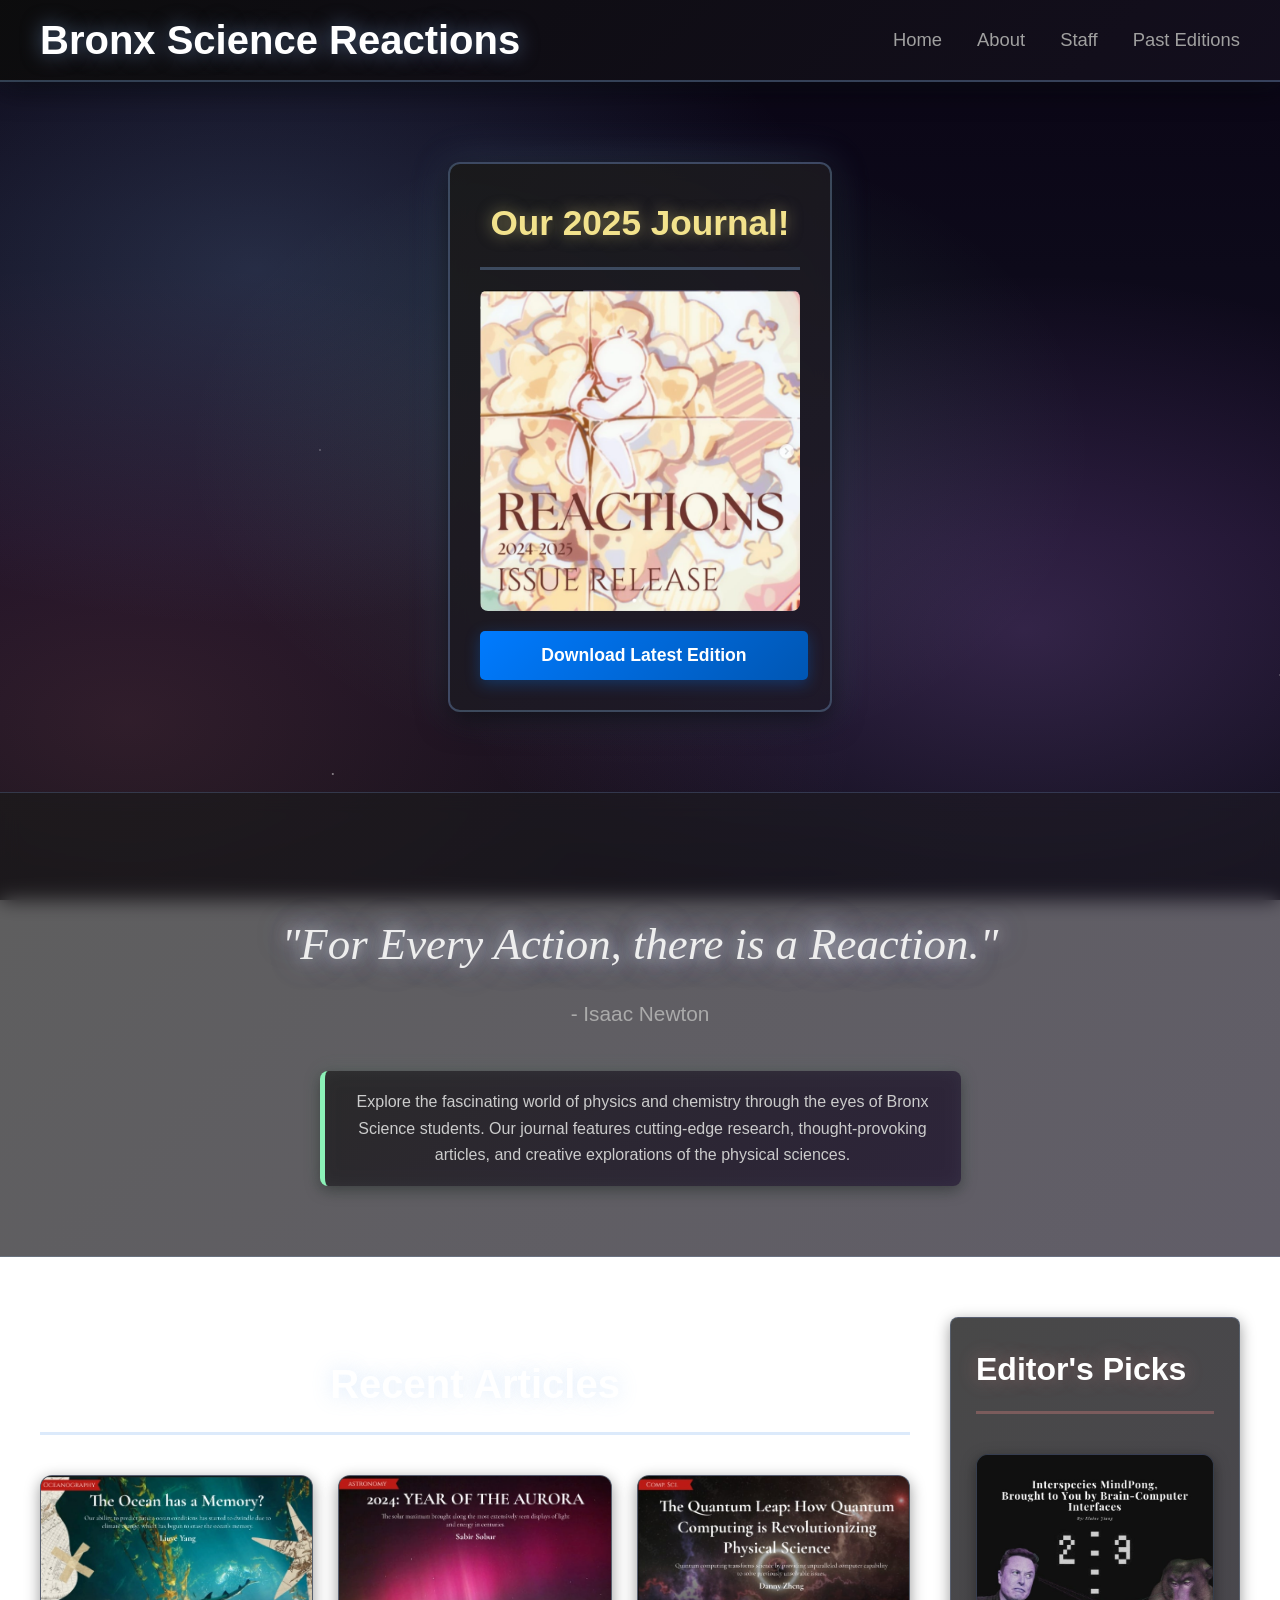
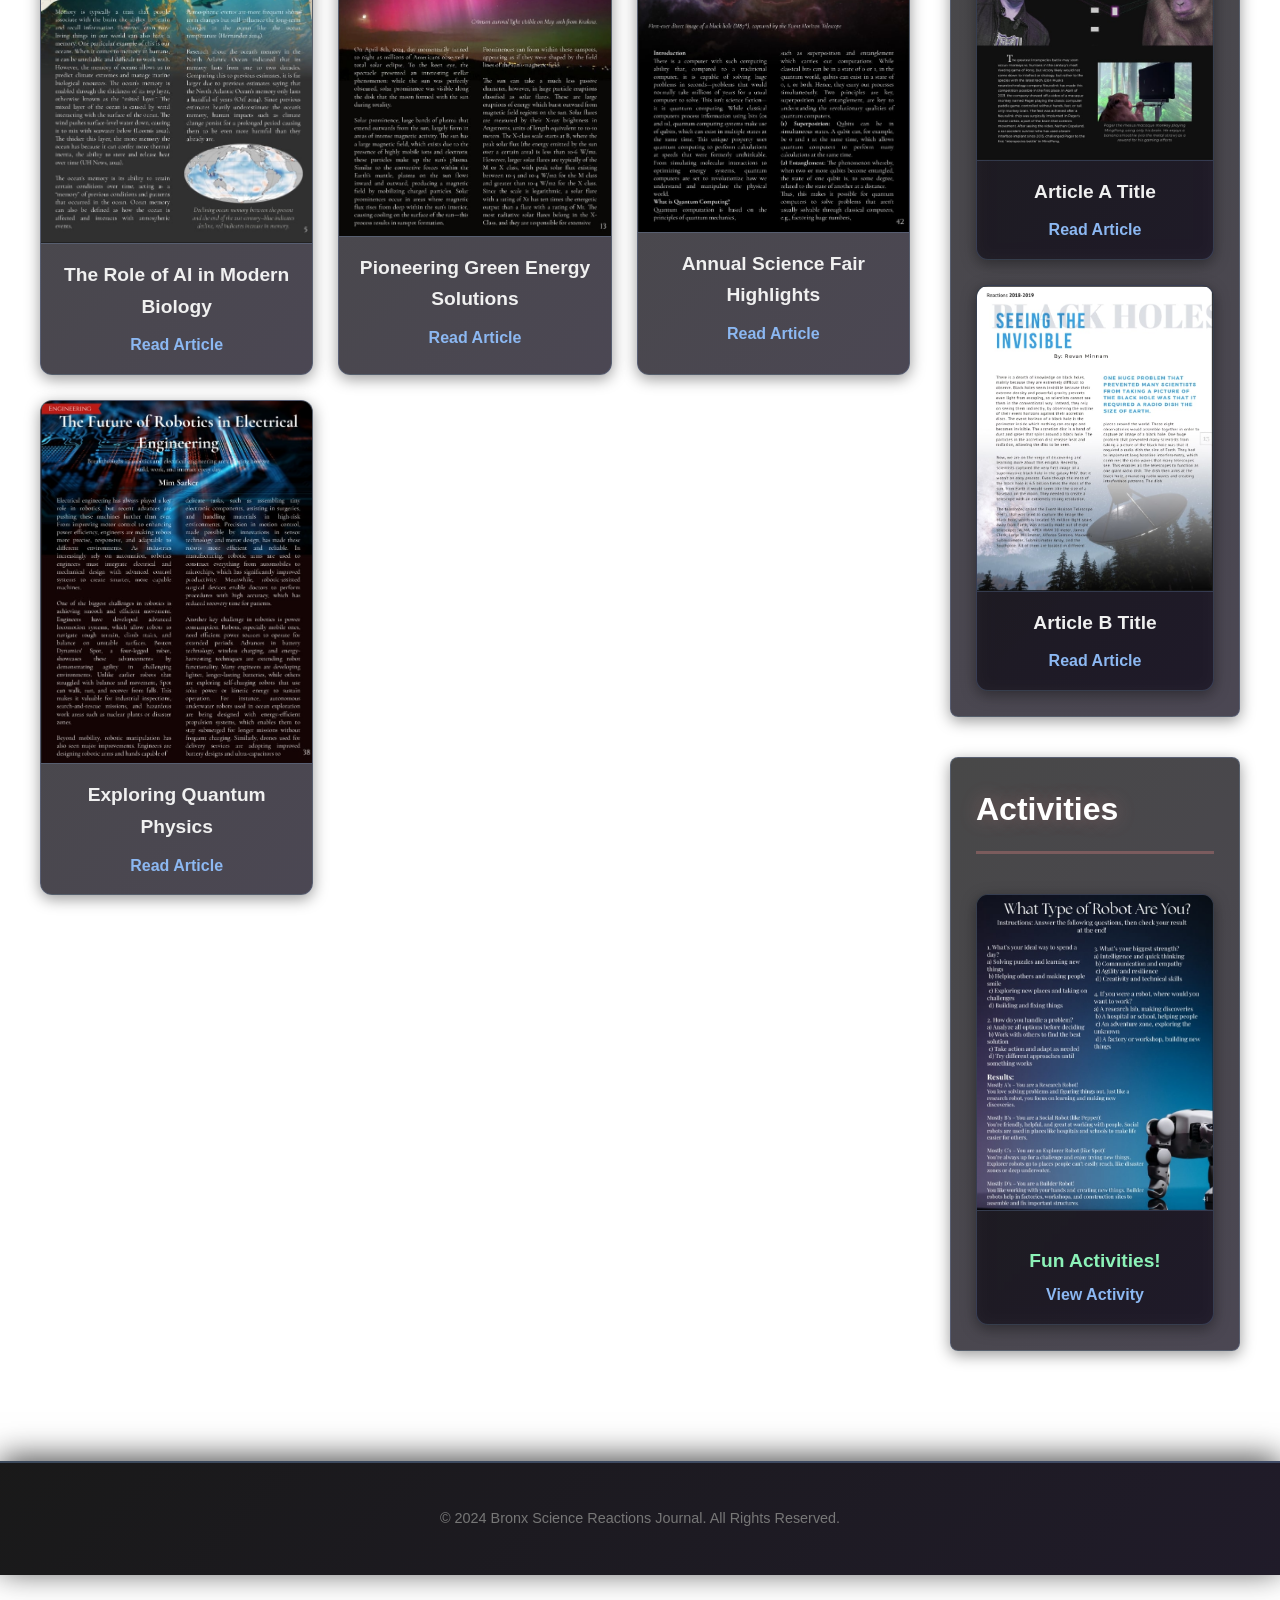
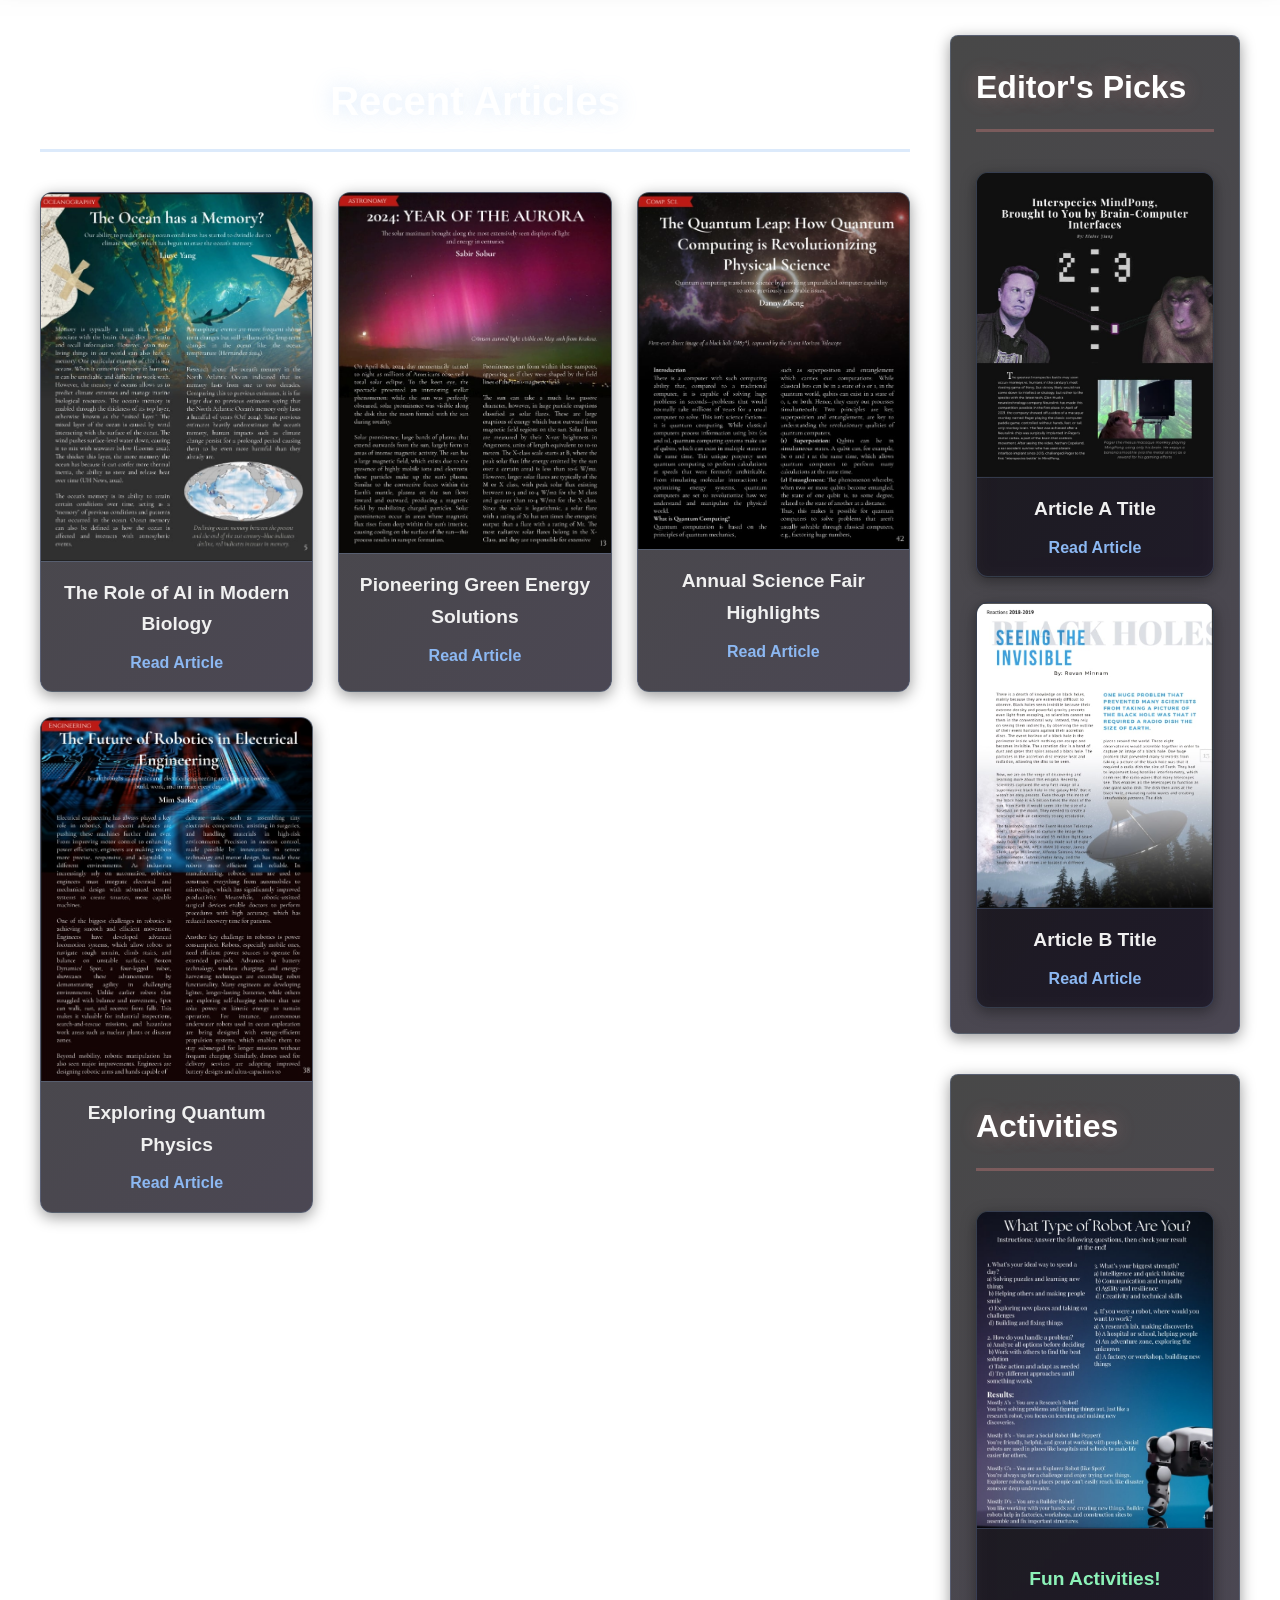
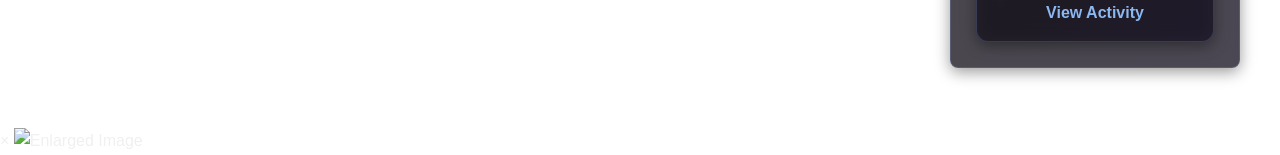
==== index.html @ 8b3745eb "Update index.html" ====
<!DOCTYPE html>
<html lang="en">
<head>
    <meta charset="UTF-8">
    <meta name="viewport" content="width=device-width, initial-scale=1.0">
    <title>Bronx Science Reactions Journal</title>
    <link rel="stylesheet" href="styles.css">
</head>
<body>
    <div class="navbar">
        <div class="container">
            <h1 class="logo">Bronx Science Reactions</h1>
            <nav>
                <ul>
                    <li><a href="index.html">Home</a></li>
                    <li><a href="about.html">About</a></li>
                    <li><a href="staff.html">Staff</a></li>
                    <li><a href="past-editions.html">Past Editions</a></li>
                </ul>
            </nav>
        </div>
    </div>

    <section class="hero-section">
        <div class="container">
            <div class="cover-display">
                <h2 class="journal-title">Our 2025 Journal!</h2>
                <a href="https://drive.google.com/file/u/4/d/1R69umr81uTIhuT5x1mx7t2AD26jYbKQH/view" target="_blank" class="cover-link">
                    <img src="assets/latest-cover.jpg" alt="Latest Reactions Journal Cover" class="journal-cover">
                </a>
                <a href="https://drive.google.com/file/u/4/d/1R69umr81uTIhuT5x1mx7t2AD26jYbKQH/view" target="_blank" class="download-button">Download Latest Edition</a>
            </div>
        </div>
    </section>

    <section class="quote-section">
        <div class="container">
            <p class="quote">"For Every Action, there is a Reaction."</p>
            <p class="author">- Isaac Newton</p>
            <div class="quick-blurb">
                <p>Explore the fascinating world of physics and chemistry through the eyes of Bronx Science students. Our journal features cutting-edge research, thought-provoking articles, and creative explorations of the physical sciences.</p>
            </div>
        </div>
    </section>

    <section class="content-grid">
        <div class="container">
            <div class="editorial-section">
                <h2>Recent Articles</h2>
                
                <div class="article-grid">
                    
                    <div class="article-card">
                        <img src="assets/article-cover-1.jpg" alt="Article 1 Cover" class="article-cover">
                        <div class="card-caption">
                            <h3>The Role of AI in Modern Biology</h3>
                            <a href="#">Read Article</a>
                        </div>
                    </div>
                    
                    <div class="article-card">
                        <img src="assets/article-cover-2.jpg" alt="Article 2 Cover" class="article-cover">
                        <div class="card-caption">
                            <h3>Pioneering Green Energy Solutions</h3>
                            <a href="#">Read Article</a>
                        </div>
                    </div>
                    
                    <div class="article-card">
                        <img src="assets/article-cover-3.jpg" alt="Article 3 Cover" class="article-cover">
                        <div class="card-caption">
                            <h3>Annual Science Fair Highlights</h3>
                            <a href="#">Read Article</a>
                        </div>
                    </div>

                    <div class="article-card">
                        <img src="assets/article-cover-4.jpg" alt="Article 4 Cover" class="article-cover">
                        <div class="card-caption">
                            <h3>Exploring Quantum Physics</h3>
                            <a href="#">Read Article</a>
                        </div>
                    </div>

                </div>
            </div>

            <div class="sidebar-section">
                <div class="editor-picks">
                    <h2>Editor's Picks</h2>
                    <div class="picks-grid">
                        
                        <div class="article-card">
                            <img src="assets/pick-cover-1.jpg" alt="Editor's Pick 1 Cover" class="article-cover">
                            <div class="card-caption">
                                <h3>Article A Title</h3>
                                <a href="#">Read Article</a>
                            </div>
                        </div>

                        <div class="article-card">
                            <img src="assets/pick-cover-2.jpg" alt="Editor's Pick 2 Cover" class="article-cover">
                            <div class="card-caption">
                                <h3>Article B Title</h3>
                                <a href="#">Read Article</a>
                            </div>
                        </div>

                    </div>
                </div>

                <div class="activities">
                    <h2>Activities</h2>
                    <div class="article-card activity-card">
                        <img src="assets/activity-photo.jpg" alt="Fun Activity Photo" class="article-cover">
                        <div class="card-caption">
                            <p class="activity-caption">Fun Activities!</p>
                            <a href="#">View Activity</a>
                        </div>
                    </div>
                </div>
            </div>
        </div>
    </section>

    <footer>
        <div class="container">
            <p>&copy; 2024 Bronx Science Reactions Journal. All Rights Reserved.</p>
        </div>
    </footer>
</body>
</html>
<body>
    <section class="content-grid">
        <div class="container">
            <div class="editorial-section">
                <h2>Recent Articles</h2>
                <div class="article-grid">
                    <div class="article-card">
                        <img src="assets/article-cover-1.jpg" alt="Article 1 Cover" class="article-cover popup-image">
                        <div class="card-caption">
                            <h3>The Role of AI in Modern Biology</h3>
                            <a href="#">Read Article</a>
                        </div>
                    </div>
                    <div class="article-card">
                        <img src="assets/article-cover-2.jpg" alt="Article 2 Cover" class="article-cover popup-image">
                        <div class="card-caption">
                            <h3>Pioneering Green Energy Solutions</h3>
                            <a href="#">Read Article</a>
                        </div>
                    </div>
                    <div class="article-card">
                        <img src="assets/article-cover-3.jpg" alt="Article 3 Cover" class="article-cover popup-image">
                        <div class="card-caption">
                            <h3>Annual Science Fair Highlights</h3>
                            <a href="#">Read Article</a>
                        </div>
                    </div>
                    <div class="article-card">
                        <img src="assets/article-cover-4.jpg" alt="Article 4 Cover" class="article-cover popup-image">
                        <div class="card-caption">
                            <h3>Exploring Quantum Physics</h3>
                            <a href="#">Read Article</a>
                        </div>
                    </div>
                </div>
            </div>

            <div class="sidebar-section">
                <div class="editor-picks">
                    <h2>Editor's Picks</h2>
                    <div class="picks-grid">
                        <div class="article-card">
                            <img src="assets/pick-cover-1.jpg" alt="Editor's Pick 1 Cover" class="article-cover popup-image">
                            <div class="card-caption">
                                <h3>Article A Title</h3>
                                <a href="#">Read Article</a>
                            </div>
                        </div>
                        <div class="article-card">
                            <img src="assets/pick-cover-2.jpg" alt="Editor's Pick 2 Cover" class="article-cover popup-image">
                            <div class="card-caption">
                                <h3>Article B Title</h3>
                                <a href="#">Read Article</a>
                            </div>
                        </div>
                    </div>
                </div>

                <div class="activities">
                    <h2>Activities</h2>
                    <div class="article-card activity-card">
                        <img src="assets/activity-photo.jpg" alt="Fun Activity Photo" class="article-cover popup-image">
                        <div class="card-caption">
                            <p class="activity-caption">Fun Activities!</p>
                            <a href="#">View Activity</a>
                        </div>
                    </div>
                </div>
            </div>
        </div>
    </section>

    <div class="modal-overlay" id="imageModal">
        <span class="modal-close" id="modalClose">&times;</span>
        <img class="modal-image" id="modalImageContent" src="" alt="Enlarged Image">
    </div>

    <script src="script.js"></script>
</body>
---- styles.css ----
/* ===============================================
COLOR PALETTE & VARIABLES
=============================================== */

:root {
    --bg-dark: #0a0a0a;
    --bg-medium: #111111;
    --bg-card: #1a1a1a; 
    --text-light: #f0f0f0;
    --text-faded: #a0a0a0;
    --accent-blue: #8cb8f2;
    --accent-yellow: #f2e28c;
    --accent-green: #8cf2b8;
    --accent-red: #f28c8c;
    --accent-purple: #c08cf2; /* Purple Accent */
    --border-subtle: #333;
}

/* ===============================================
BASE STYLES & COSMIC BACKGROUND
=============================================== */

body {
    margin: 0;
    font-family: 'Helvetica Neue', Arial, sans-serif;
    /* --- ENHANCED COSMIC BACKGROUND --- */
    background: 
        radial-gradient(ellipse at 20% 30%, rgba(140, 184, 242, 0.2) 0%, transparent 40%),
        radial-gradient(ellipse at 80% 70%, rgba(192, 140, 242, 0.2) 0%, transparent 40%),
        radial-gradient(ellipse at 50% 50%, rgba(140, 242, 184, 0.12) 0%, transparent 50%),
        radial-gradient(ellipse at 10% 80%, rgba(242, 140, 140, 0.15) 0%, transparent 45%),
        linear-gradient(180deg, #0a0515 0%, #0d0a1a 30%, #120a20 60%, #0a0a14 100%);
    background-attachment: fixed;
    position: relative;
    /* --- END COSMIC BACKGROUND --- */
    color: var(--text-light);
    line-height: 1.65;
    scroll-behavior: smooth;
}

/* Dense starfield layer 1 - Small stars */
body::before {
    content: '';
    position: fixed;
    top: 0;
    left: 0;
    width: 100%;
    height: 100%;
    background-image: 
        radial-gradient(1px 1px at 10% 20%, white, transparent),
        radial-gradient(1px 1px at 25% 15%, white, transparent),
        radial-gradient(1px 1px at 40% 30%, white, transparent),
        radial-gradient(1px 1px at 55% 10%, white, transparent),
        radial-gradient(1px 1px at 70% 25%, white, transparent),
        radial-gradient(1px 1px at 85% 18%, white, transparent),
        radial-gradient(1px 1px at 15% 45%, white, transparent),
        radial-gradient(1px 1px at 30% 60%, white, transparent),
        radial-gradient(1px 1px at 45% 55%, white, transparent),
        radial-gradient(1px 1px at 60% 70%, white, transparent),
        radial-gradient(1px 1px at 75% 65%, white, transparent),
        radial-gradient(1px 1px at 90% 75%, white, transparent),
        radial-gradient(1px 1px at 20% 85%, white, transparent),
        radial-gradient(1px 1px at 35% 90%, white, transparent),
        radial-gradient(1px 1px at 50% 95%, white, transparent),
        radial-gradient(1px 1px at 65% 88%, white, transparent),
        radial-gradient(1px 1px at 80% 92%, white, transparent),
        radial-gradient(1px 1px at 5% 50%, white, transparent),
        radial-gradient(1px 1px at 95% 40%, white, transparent),
        radial-gradient(1px 1px at 12% 65%, white, transparent);
    background-size: 250% 250%;
    background-position: 0% 0%;
    animation: twinkle-small 6s ease-in-out infinite;
    pointer-events: none;
    z-index: 0;
    opacity: 0.7;
}

/* Dense starfield layer 2 - Medium stars */
body::after {
    content: '';
    position: fixed;
    top: 0;
    left: 0;
    width: 100%;
    height: 100%;
    background-image: 
        radial-gradient(2px 2px at 15% 25%, rgba(255, 255, 255, 0.9), transparent),
        radial-gradient(2px 2px at 35% 20%, rgba(140, 184, 242, 0.8), transparent),
        radial-gradient(1.5px 1.5px at 50% 35%, rgba(255, 255, 255, 0.85), transparent),
        radial-gradient(2px 2px at 65% 15%, rgba(192, 140, 242, 0.8), transparent),
        radial-gradient(1.5px 1.5px at 80% 28%, rgba(255, 255, 255, 0.9), transparent),
        radial-gradient(2px 2px at 22% 50%, rgba(140, 242, 184, 0.75), transparent),
        radial-gradient(1.5px 1.5px at 42% 62%, rgba(255, 255, 255, 0.85), transparent),
        radial-gradient(2px 2px at 58% 70%, rgba(242, 228, 140, 0.8), transparent),
        radial-gradient(1.5px 1.5px at 72% 58%, rgba(255, 255, 255, 0.9), transparent),
        radial-gradient(2px 2px at 88% 68%, rgba(140, 184, 242, 0.8), transparent),
        radial-gradient(1.5px 1.5px at 18% 78%, rgba(255, 255, 255, 0.85), transparent),
        radial-gradient(2px 2px at 38% 88%, rgba(192, 140, 242, 0.8), transparent),
        radial-gradient(1.5px 1.5px at 55% 82%, rgba(255, 255, 255, 0.9), transparent),
        radial-gradient(2px 2px at 68% 92%, rgba(140, 242, 184, 0.75), transparent),
        radial-gradient(1.5px 1.5px at 82% 85%, rgba(255, 255, 255, 0.85), transparent);
    background-size: 300% 300%;
    background-position: 50% 50%;
    animation: twinkle-medium 8s ease-in-out infinite 2s;
    pointer-events: none;
    z-index: 0;
    opacity: 0.8;
}

@keyframes twinkle-small {
    0%, 100% { opacity: 0.7; }
    50% { opacity: 0.4; }
}

@keyframes twinkle-medium {
    0%, 100% { opacity: 0.8; }
    50% { opacity: 1; }
}

/* Ensure content stays above background */
.navbar, .container, footer {
    position: relative;
    z-index: 1;
}

/* ===============================================
TYPOGRAPHY
=============================================== */

a {
    color: var(--accent-blue);
    text-decoration: none;
    transition: color 0.3s ease, text-shadow 0.3s ease;
}

a:hover {
    color: #b4d4ff;
    text-shadow: 0 0 8px rgba(140, 184, 242, 0.5);
}

.container {
    max-width: 1200px;
    margin: 0 auto;
    padding: 0 20px;
}

h2 {
    color: #ffffff;
    font-size: 2.5em; 
    font-weight: 700;
    border-bottom: 3px solid rgba(140, 184, 242, 0.3);
    padding-bottom: 15px;
    margin-bottom: 40px;
    text-align: center;
    text-shadow: 0 0 20px rgba(140, 184, 242, 0.3);
}

/* ===============================================
NAVBAR & FOOTER
=============================================== */

.navbar {
    background: linear-gradient(135deg, rgba(13, 13, 13, 0.95) 0%, rgba(20, 15, 30, 0.95) 100%);
    backdrop-filter: blur(10px);
    padding: 20px 0;
    border-bottom: 2px solid rgba(140, 184, 242, 0.3); 
    box-shadow: 0 4px 30px rgba(0, 0, 0, 0.7), 0 0 20px rgba(140, 184, 242, 0.1);
}

.navbar .container {
    display: flex;
    justify-content: space-between;
    align-items: center;
}

.navbar .logo {
    margin: 0;
    font-size: 2.5em;
    color: #ffffff;
    line-height: 1; 
    font-weight: 900;
    text-shadow: 0 0 20px rgba(140, 184, 242, 0.5);
}

.navbar nav ul {
    list-style: none;
    margin: 0;
    padding: 0;
    display: flex;
}

.navbar nav ul li {
    margin-left: 35px;
}

.navbar nav ul li a {
    color: var(--text-faded);
    text-decoration: none;
    font-size: 1.15em;
    font-weight: 500;
    transition: all 0.3s ease;
    padding-bottom: 5px;
    position: relative;
}

.navbar nav ul li a::after {
    content: '';
    position: absolute;
    bottom: 0;
    left: 0;
    width: 0;
    height: 2px;
    background: linear-gradient(90deg, var(--accent-blue), var(--accent-purple));
    transition: width 0.3s ease;
}

.navbar nav ul li a:hover {
    color: var(--accent-blue);
}

.navbar nav ul li a:hover::after {
    width: 100%;
}

footer {
    background: linear-gradient(135deg, rgba(13, 13, 13, 0.95) 0%, rgba(20, 15, 30, 0.95) 100%);
    backdrop-filter: blur(10px);
    color: #777;
    text-align: center;
    padding: 30px 0;
    margin-top: 50px;
    border-top: 2px solid rgba(140, 184, 242, 0.3);
    font-size: 0.9em;
    box-shadow: 0 -4px 30px rgba(0, 0, 0, 0.7);
}

/* ===============================================
HOMEPAGE STYLES (index.html)
=============================================== */

/* Hero Section */
.hero-section {
    padding: 80px 0;
    text-align: center;
}

.hero-section .cover-display {
    background: linear-gradient(135deg, rgba(26, 26, 26, 0.9) 0%, rgba(30, 25, 40, 0.9) 100%);
    backdrop-filter: blur(10px);
    border: 2px solid rgba(140, 184, 242, 0.3);
    padding: 30px;
    display: inline-block;
    border-radius: 12px;
    box-shadow: 0 8px 30px rgba(0, 0, 0, 0.7), 0 0 40px rgba(140, 184, 242, 0.2);
    transition: transform 0.3s ease, box-shadow 0.3s ease;
}

.hero-section .cover-display:hover {
    transform: translateY(-5px);
    box-shadow: 0 12px 40px rgba(0, 0, 0, 0.8), 0 0 60px rgba(140, 184, 242, 0.3);
}

.hero-section .journal-title {
    color: var(--accent-yellow);
    font-size: 2.2em;
    margin-top: 0;
    margin-bottom: 20px;
    text-shadow: 0 0 15px rgba(242, 228, 140, 0.5);
}

.hero-section .journal-cover {
    max-width: 320px;
    height: auto;
    display: block;
    margin: 0 auto 20px auto; 
    border-radius: 8px;
    transition: box-shadow 0.3s ease;
}

.hero-section .cover-link:hover .journal-cover {
    box-shadow: 0 0 20px rgba(140, 184, 242, 0.5);
}

.download-button {
    background: linear-gradient(135deg, var(--accent-yellow) 0%, #ffd700 100%);
    color: #111111;
    padding: 15px 30px;
    border: none;
    border-radius: 8px;
    cursor: pointer;
    font-size: 1.1em;
    font-weight: 700;
    margin-top: 20px;
    transition: all 0.3s ease;
    box-shadow: 0 4px 15px rgba(242, 228, 140, 0.3);
    display: inline-block; 
    text-decoration: none;
}

.download-button:hover {
    background: linear-gradient(135deg, #ffd700 0%, #ffed4e 100%);
    transform: translateY(-2px);
    box-shadow: 0 6px 20px rgba(242, 228, 140, 0.5);
}


/* Quote Section */
.quote-section {
    background: linear-gradient(135deg, rgba(26, 26, 26, 0.7) 0%, rgba(30, 25, 40, 0.7) 100%);
    backdrop-filter: blur(10px);
    padding: 70px 0;
    text-align: center;
    border-top: 1px solid rgba(140, 184, 242, 0.2);
    border-bottom: 1px solid rgba(140, 184, 242, 0.2);
    position: relative;
}

.quote-section .quote {
    font-family: Georgia, serif;
    font-size: 2.8em;
    font-style: italic;
    color: #eeeeee;
    margin-bottom: 15px;
    font-weight: 300;
    text-shadow: 0 0 15px rgba(255, 255, 255, 0.6),                 0 0 30px rgba(140, 184, 242, 0.5),                 0 0 45px rgba(192, 140, 242, 0.3);
}

.quote-section .author {
    font-size: 1.3em;
    color: #aaaaaa;
    margin-top: 0;
    margin-bottom: 40px;
}

.quick-blurb {
    position: static;
    transform: none;
    margin: 0 auto;
    background: linear-gradient(135deg, rgba(42, 42, 42, 0.8) 0%, rgba(45, 35, 60, 0.8) 100%);
    backdrop-filter: blur(8px);
    padding: 18px;
    border-radius: 8px;
    font-size: 1em;
    color: #cccccc;
    text-align: center;
    max-width: 600px;
    border-left: 5px solid var(--accent-green);
    box-shadow: 0 4px 15px rgba(0, 0, 0, 0.4), 0 0 20px rgba(140, 242, 184, 0.1);
}

.quick-blurb p {
    margin: 0;
}

/* Content Grid (Editorial and Sidebar) */
.content-grid {
    padding: 60px 0;
}

.content-grid .container {
    display: flex;
    gap: 40px;
}

.editorial-section {
    flex: 3;
}

.sidebar-section {
    flex: 1;
    display: flex;
    flex-direction: column;
    gap: 40px; /* Increased gap for better separation */
}

/* Article Grid and Card Styles */
.article-grid {
    display: grid;
    grid-template-columns: repeat(auto-fit, minmax(200px, 1fr)); 
    gap: 25px;
    margin-top: 20px;
}

.picks-grid {
    display: flex;
    flex-direction: column; /* Stacks the two editor's picks vertically */
    gap: 25px;
}

.article-card {
    background: linear-gradient(135deg, rgba(26, 26, 26, 0.8) 0%, rgba(30, 25, 40, 0.8) 100%);
    backdrop-filter: blur(8px);
    border-radius: 12px;
    border: 1px solid rgba(140, 184, 242, 0.2);
    transition: all 0.3s ease;
    box-shadow: 0 4px 15px rgba(0, 0, 0, 0.4);
    overflow: hidden; /* Ensures image corners are contained */
}

.article-card:hover {
    background: linear-gradient(135deg, rgba(42, 42, 42, 0.9) 0%, rgba(45, 35, 60, 0.9) 100%);
    border-color: rgba(140, 184, 242, 0.6);
    transform: translateY(-3px);
    box-shadow: 0 8px 25px rgba(0, 0, 0, 0.6), 0 0 20px rgba(140, 184, 242, 0.2);
}

.article-cover {
    width: 100%;
    height: auto;
    display: block;
    object-fit: cover;
    border-bottom: 1px solid rgba(140, 184, 242, 0.2);
}

.card-caption {
    padding: 15px;
    text-align: center;
}

.card-caption h3 {
    margin-top: 0;
    margin-bottom: 10px;
    font-size: 1.2em;
    color: var(--text-light);
    border-bottom: none;
    padding-bottom: 0;
    text-shadow: none;
}

.card-caption a {
    font-weight: 600;
    font-size: 1em;
}

.activity-card .activity-caption {
    font-size: 1.2em;
    font-weight: 700;
    color: var(--accent-green);
    margin-bottom: 5px;
}

/* Sidebar Specifics */
.editor-picks,
.activities {
    background: linear-gradient(135deg, rgba(26, 26, 26, 0.8) 0%, rgba(30, 25, 40, 0.8) 100%);
    backdrop-filter: blur(8px);
    padding: 25px;
    border-radius: 8px;
    border: 1px solid rgba(140, 184, 242, 0.2);
    box-shadow: 0 4px 15px rgba(0, 0, 0, 0.4);
}

.editor-picks h2, .activities h2 {
    margin-top: 0;
    text-align: left;
    font-size: 2em;
    border-bottom: 3px solid rgba(242, 140, 140, 0.3); /* Using red accent for picks/activities */
    text-shadow: 0 0 20px rgba(242, 140, 140, 0.3);
}

/* ===============================================
STAFF PAGE STYLES (staff.html)
=============================================== */

.staff-page {
    padding: 60px 0;
    text-align: center;
}

.staff-intro {
    font-size: 1.2em;
    color: #ccc;
    margin-bottom: 50px;
    max-width: 800px;
    margin-left: auto;
    margin-right: auto;
    font-style: italic;
    font-weight: 300;
}

.staff-grid {
    display: grid;
    grid-template-columns: repeat(auto-fit, minmax(300px, 1fr));
    gap: 30px;
    justify-content: center;
}

.staff-card {
    background: linear-gradient(135deg, rgba(26, 26, 26, 0.85) 0%, rgba(30, 25, 40, 0.85) 100%);
    backdrop-filter: blur(10px);
    border: 3px solid transparent;
    border-radius: 15px; 
    padding: 50px 20px;
    text-align: center;
    box-shadow: 0 8px 30px rgba(0, 0, 0, 0.6);
    transition: transform 0.3s ease, box-shadow 0.3s ease, border-color 0.3s ease;
}

.staff-card:hover {
    transform: translateY(-8px);
    box-shadow: 0 12px 40px rgba(0, 0, 0, 0.8);
}

.staff-card .role-title {
    font-size: 1.4em;
    margin-top: 0;
    margin-bottom: 30px;
    padding: 8px 16px; 
    border-radius: 4px;
    display: inline-block;
    font-weight: 700;
    /* FIX: Set title color to glowing purple */
    color: var(--accent-purple); 
    text-shadow: 0 0 10px rgba(192, 140, 242, 0.7); /* Purple glow */
    text-transform: uppercase;
    letter-spacing: 1.5px;
    box-shadow: 0 4px 15px rgba(0, 0, 0, 0.3);
    /* Remove background color, as text is now colored */
    background-color: transparent; 
}

.staff-card .staff-name {
    font-size: 1.15em;
    color: #ffffff;
    margin: 10px 0;
    line-height: 1.4;
    font-weight: 300;
}

/* Define Role Colors - No longer needed for title background */
.color-editor { --role-color: var(--accent-red); }
.color-chemistry { --role-color: var(--accent-blue); }
.color-physics { --role-color: var(--accent-green); }
.color-graphic { --role-color: var(--accent-yellow); }
.color-programming { --role-color: var(--accent-purple); }

/* Apply Hover Border with Glow */
.staff-card.editor:hover { 
    border-color: var(--accent-red);
    box-shadow: 0 12px 40px rgba(0, 0, 0, 0.8), 0 0 30px rgba(242, 140, 140, 0.3);
}
.staff-card.chemistry:hover { 
    border-color: var(--accent-blue);
    box-shadow: 0 12px 40px rgba(0, 0, 0, 0.8), 0 0 30px rgba(140, 184, 242, 0.3);
}
.staff-card.physics:hover { 
    border-color: var(--accent-green);
    box-shadow: 0 12px 40px rgba(0, 0, 0, 0.8), 0 0 30px rgba(140, 242, 184, 0.3);
}
.staff-card.graphic:hover { 
    border-color: var(--accent-yellow);
    box-shadow: 0 12px 40px rgba(0, 0, 0, 0.8), 0 0 30px rgba(242, 228, 140, 0.3);
}
.staff-card.programming:hover { 
    border-color: var(--accent-purple);
    box-shadow: 0 12px 40px rgba(0, 0, 0, 0.8), 0 0 30px rgba(192, 140, 242, 0.3);
}

/* ===============================================
ABOUT PAGE STYLES (about.html)
=============================================== */

.about-page {
    padding: 60px 0;
}

.about-page .container {
    max-width: 900px;
}

.about-page h2 {
    text-align: center;
    font-size: 2.5em;
    margin-bottom: 40px;
    padding-bottom: 15px;
    border-bottom: 3px solid rgba(140, 184, 242, 0.3);
    width: fit-content;
    margin-left: auto;
    margin-right: auto;
}

.about-content {
    background: linear-gradient(135deg, rgba(26, 26, 26, 0.85) 0%, rgba(30, 25, 40, 0.85) 100%);
    backdrop-filter: blur(10px);
    padding: 50px;
    border-radius: 12px;
    border: 1px solid rgba(140, 184, 242, 0.2);
    box-shadow: 0 8px 30px rgba(0, 0, 0, 0.6);
}

.about-content p {
    font-size: 1.15em;
    line-height: 1.7;
    color: #ddd;
    margin-bottom: 30px; 
}

.about-content .meeting-info {
    font-style: normal;
    color: var(--accent-green);
    font-weight: 600;
    border-top: 1px solid rgba(140, 184, 242, 0.2);
    padding-top: 20px;
    margin-top: 30px;
    margin-bottom: 0;
    text-shadow: 0 0 10px rgba(140, 242, 184, 0.3);
}

.award-box {
    background: linear-gradient(135deg, rgba(34, 34, 34, 0.9) 0%, rgba(40, 35, 50, 0.9) 100%);
    backdrop-filter: blur(8px);
    border-left: 5px solid var(--accent-yellow);
    padding: 25px 30px;
    margin-top: 50px;
    border-radius: 8px;
    box-shadow: 0 4px 15px rgba(0, 0, 0, 0.4), 0 0 20px rgba(242, 228, 140, 0.1);
}

.award-box h3 {
    margin-top: 0;
    font-size: 1.4em;
    color: var(--accent-yellow);
    margin-bottom: 15px;
    border-bottom: none;
    padding-bottom: 0;
    text-shadow: 0 0 15px rgba(242, 228, 140, 0.4);
}

.award-box p {
    font-size: 1.05em;
    color: #ccc;
    margin-bottom: 0;
}

.award-box p strong {
    color: #ffffff;
    font-weight: 700;
}

/* ===============================================
PAST EDITIONS PAGE STYLES (past-editions.html)
=============================================== */

.editions-page {
    padding: 60px 0;
}

.editions-page h2 {
    text-align: center;
    font-size: 2.5em;
    margin-bottom: 50px;
}

.edition-grid {
    display: grid;
    grid-template-columns: repeat(auto-fit, minmax(300px, 1fr));
    gap: 30px;
}

.edition-card {
    background: linear-gradient(135deg, rgba(26, 26, 26, 0.85) 0%, rgba(30, 25, 40, 0.85) 100%);
    backdrop-filter: blur(10px);
    padding: 25px;
    border-radius: 10px;
    border: 1px solid rgba(140, 184, 242, 0.2);
    transition: all 0.3s ease;
    text-align: center;
    box-shadow: 0 4px 15px rgba(0, 0, 0, 0.4);
}

.edition-card:hover {
    transform: translateY(-5px);
    box-shadow: 0 10px 30px rgba(0, 0, 0, 0.6), 0 0 20px rgba(140, 184, 242, 0.2);
    border-color: var(--accent-blue);
}

.edition-cover {
    width: 100%;
    max-height: 350px;
    object-fit: contain;
    margin-bottom: 20px;
    border: 1px solid rgba(140, 184, 242, 0.2);
    border-radius: 4px;
    background-color: #0d0d0d;
}

.edition-card.recent {
    border: 2px solid var(--accent-red); 
    box-shadow: 0 4px 15px rgba(0, 0, 0, 0.4), 0 0 25px rgba(242, 140, 140, 0.3);
}

.edition-card.recent:hover {
    box-shadow: 0 10px 30px rgba(0, 0, 0, 0.6), 0 0 35px rgba(242, 140, 140, 0.5);
}

.edition-card.award-winning {
    border: 2px solid var(--accent-yellow);
    box-shadow: 0 4px 15px rgba(0, 0, 0, 0.4), 0 0 25px rgba(242, 228, 140, 0.3);
}

.edition-card.award-winning:hover {
    box-shadow: 0 10px 30px rgba(0, 0, 0, 0.6), 0 0 35px rgba(242, 228, 140, 0.5);
}

.edition-card h3 {
    color: var(--accent-blue);
    margin-top: 0;
    font-size: 1.4em;
    margin-bottom: 20px;
    border-bottom: 1px dashed rgba(140, 184, 242, 0.3);
    padding-bottom: 10px;
    text-shadow: 0 0 10px rgba(140, 184, 242, 0.3);
}

.download-button {
    /* Styles are defined in hero section for the main button, keeping this general one for past-editions */
    display: block;
    width: 90%;
    margin: 0 auto;
    background: linear-gradient(135deg, #007bff 0%, #0056b3 100%);
    color: white;
    padding: 10px 20px;
    text-decoration: none;
    border-radius: 5px;
    font-weight: bold;
    text-align: center;
    transition: all 0.3s ease;
    box-shadow: 0 4px 15px rgba(0, 123, 255, 0.3);
}

.download-button:hover {
    background: linear-gradient(135deg, #0056b3 0%, #003d82 100%);
    transform: translateY(-2px);
    box-shadow: 0 6px 20px rgba(0, 123, 255, 0.5);
}

/* ===============================================
RESPONSIVE STYLES
=============================================== */

@media (max-width: 1000px) {
    .content-grid .container {
        flex-direction: column;
    }
    .article-grid {
        /* On medium screens, switch to two columns */
        grid-template-columns: repeat(auto-fit, minmax(250px, 1fr));
    }
    .picks-grid {
        flex-direction: row; /* Layout picks side-by-side on tablet/small screen */
        justify-content: space-around;
        gap: 15px;
    }
    .editor-picks .article-card {
        flex: 1;
    }
    .quick-blurb {
        position: static;
        transform: none;
        margin: 20px auto 0;
        max-width: unset;
        width: 90%;
        text-align: center;
    }
}

@media (max-width: 768px) {
    .navbar .container {
        flex-direction: column;
        text-align: center;
    }
    .navbar nav ul {
        margin-top: 15px;
    }
    .navbar nav ul li {
        margin: 0 10px;
    }
}

@media (max-width: 600px) {
    .staff-grid,
    .edition-grid {
        grid-template-columns: 1fr;
    }
    .navbar .logo {
        font-size: 2em;
    }
    .article-grid {
        /* On small screens, switch to single column */
        grid-template-columns: 1fr;
    }
    .picks-grid {
        flex-direction: column;
    }
}
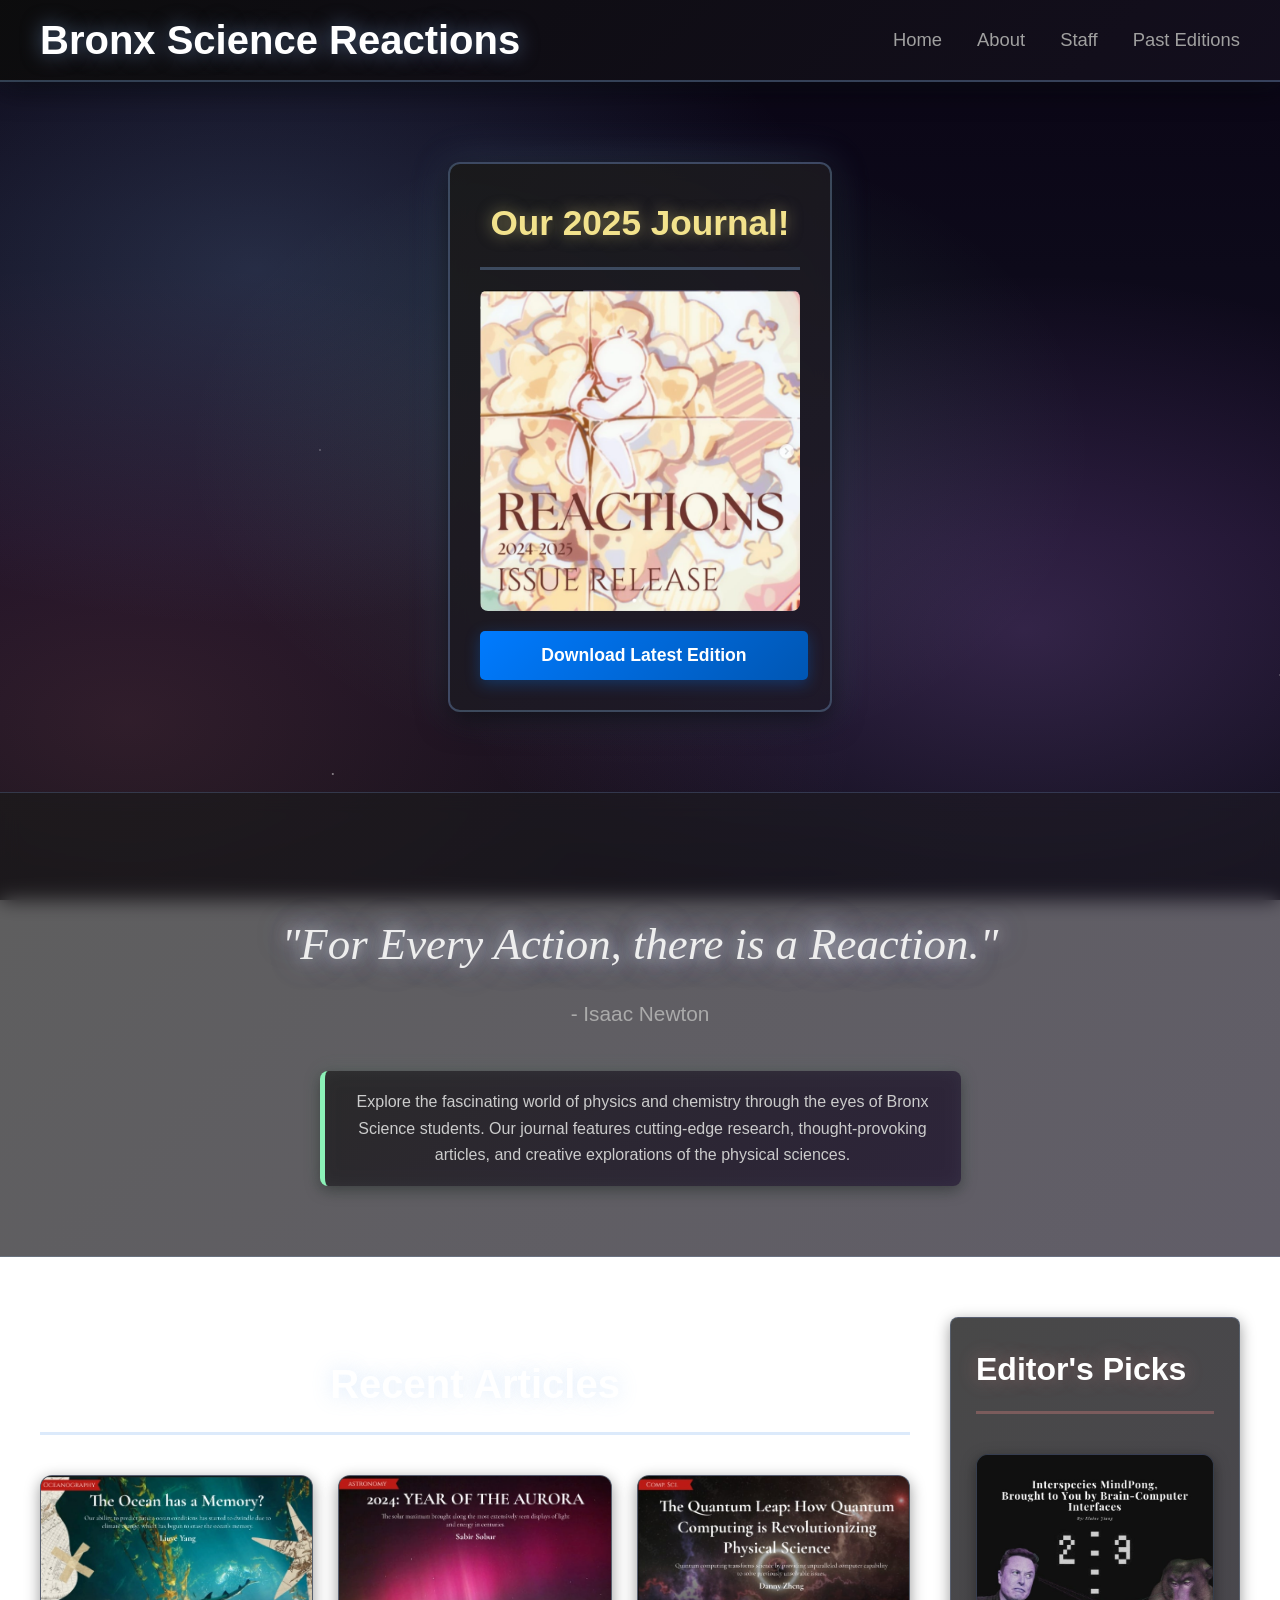
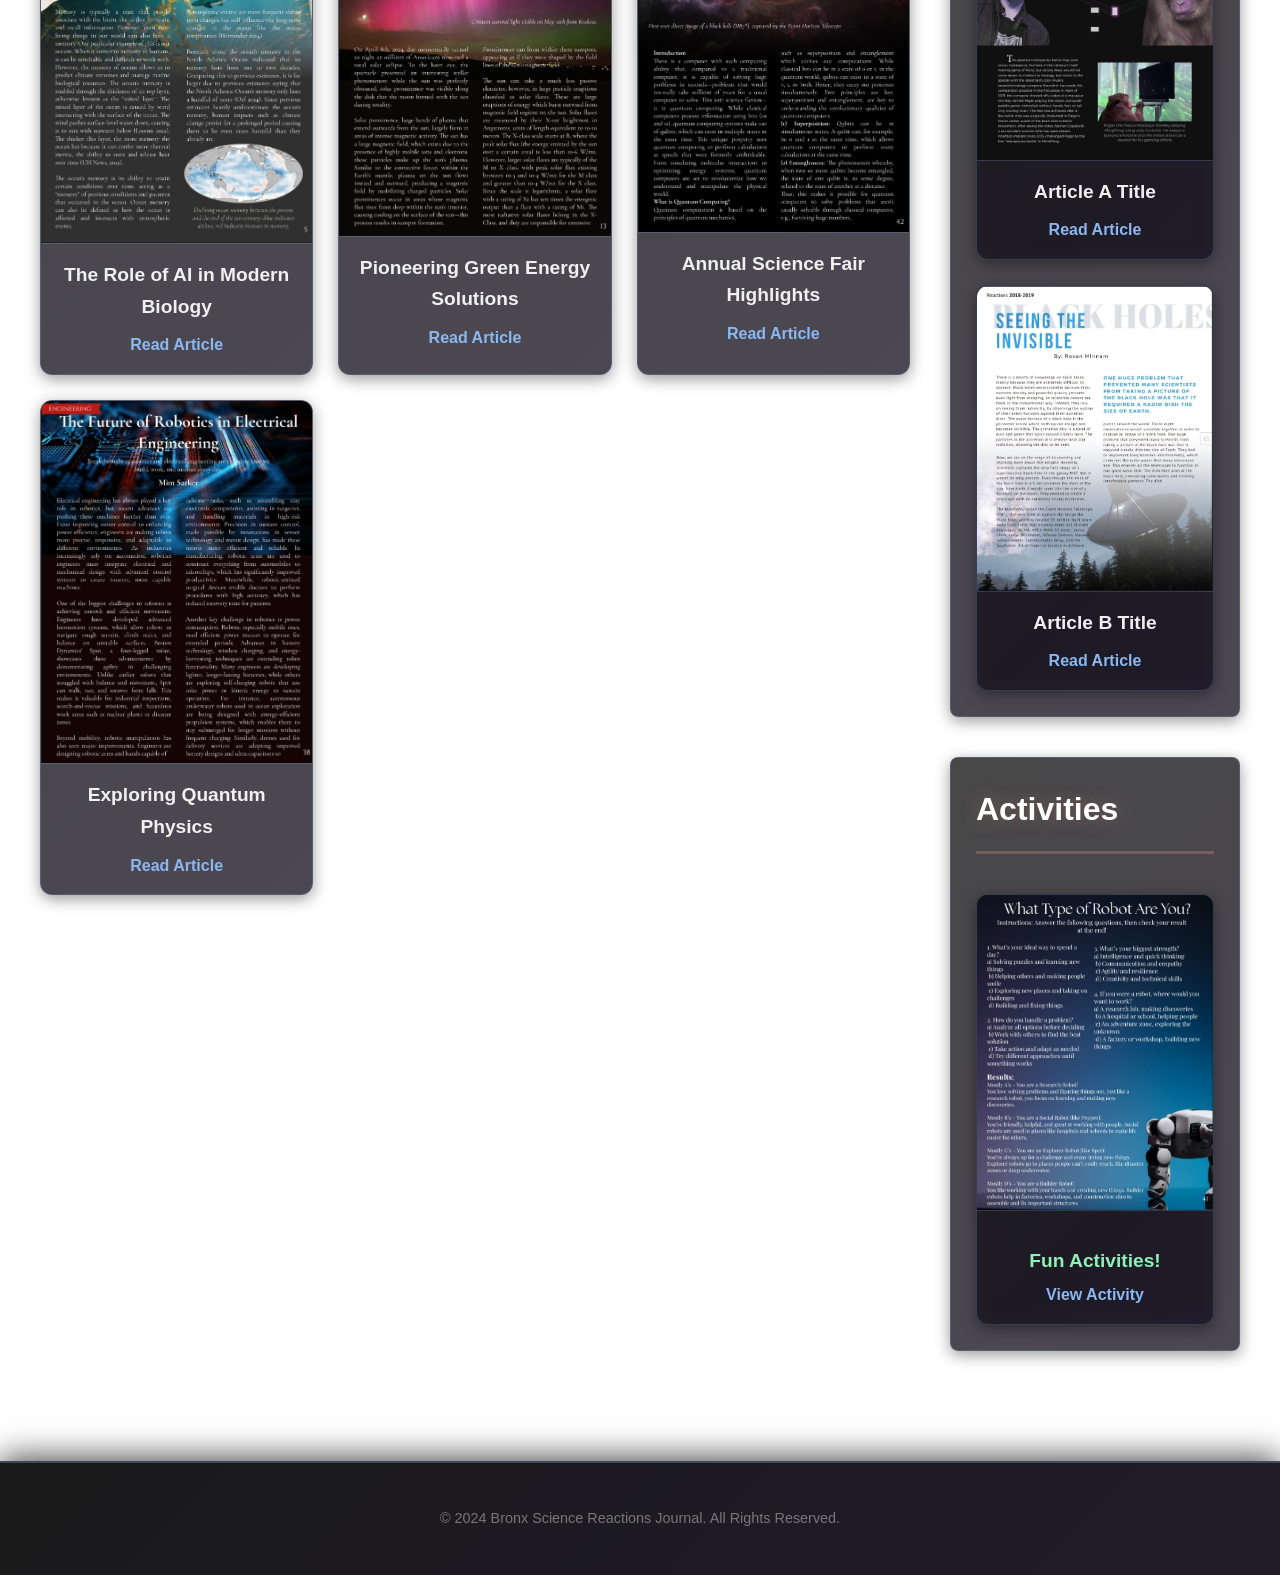
==== commit b66ee7f9: "Update index.html" ====
--- a/index.html
+++ b/index.html
@@ -51,7 +51,7 @@
                 <div class="article-grid">
                     
                     <div class="article-card">
-                        <img src="assets/article-cover-1.jpg" alt="Article 1 Cover" class="article-cover">
+                        <img src="assets/article-cover-1.jpg" alt="Article 1 Cover" class="article-cover popup-image">
                         <div class="card-caption">
                             <h3>The Role of AI in Modern Biology</h3>
                             <a href="#">Read Article</a>
@@ -59,7 +59,7 @@
                     </div>
                     
                     <div class="article-card">
-                        <img src="assets/article-cover-2.jpg" alt="Article 2 Cover" class="article-cover">
+                        <img src="assets/article-cover-2.jpg" alt="Article 2 Cover" class="article-cover popup-image">
                         <div class="card-caption">
                             <h3>Pioneering Green Energy Solutions</h3>
                             <a href="#">Read Article</a>
@@ -67,7 +67,7 @@
                     </div>
                     
                     <div class="article-card">
-                        <img src="assets/article-cover-3.jpg" alt="Article 3 Cover" class="article-cover">
+                        <img src="assets/article-cover-3.jpg" alt="Article 3 Cover" class="article-cover popup-image">
                         <div class="card-caption">
                             <h3>Annual Science Fair Highlights</h3>
                             <a href="#">Read Article</a>
@@ -75,7 +75,7 @@
                     </div>
 
                     <div class="article-card">
-                        <img src="assets/article-cover-4.jpg" alt="Article 4 Cover" class="article-cover">
+                        <img src="assets/article-cover-4.jpg" alt="Article 4 Cover" class="article-cover popup-image">
                         <div class="card-caption">
                             <h3>Exploring Quantum Physics</h3>
                             <a href="#">Read Article</a>
@@ -91,7 +91,7 @@
                     <div class="picks-grid">
                         
                         <div class="article-card">
-                            <img src="assets/pick-cover-1.jpg" alt="Editor's Pick 1 Cover" class="article-cover">
+                            <img src="assets/pick-cover-1.jpg" alt="Editor's Pick 1 Cover" class="article-cover popup-image">
                             <div class="card-caption">
                                 <h3>Article A Title</h3>
                                 <a href="#">Read Article</a>
@@ -99,92 +99,13 @@
                         </div>
 
                         <div class="article-card">
-                            <img src="assets/pick-cover-2.jpg" alt="Editor's Pick 2 Cover" class="article-cover">
+                            <img src="assets/pick-cover-2.jpg" alt="Editor's Pick 2 Cover" class="article-cover popup-image">
                             <div class="card-caption">
                                 <h3>Article B Title</h3>
                                 <a href="#">Read Article</a>
                             </div>
                         </div>
 
-                    </div>
-                </div>
-
-                <div class="activities">
-                    <h2>Activities</h2>
-                    <div class="article-card activity-card">
-                        <img src="assets/activity-photo.jpg" alt="Fun Activity Photo" class="article-cover">
-                        <div class="card-caption">
-                            <p class="activity-caption">Fun Activities!</p>
-                            <a href="#">View Activity</a>
-                        </div>
-                    </div>
-                </div>
-            </div>
-        </div>
-    </section>
-
-    <footer>
-        <div class="container">
-            <p>&copy; 2024 Bronx Science Reactions Journal. All Rights Reserved.</p>
-        </div>
-    </footer>
-</body>
-</html>
-<body>
-    <section class="content-grid">
-        <div class="container">
-            <div class="editorial-section">
-                <h2>Recent Articles</h2>
-                <div class="article-grid">
-                    <div class="article-card">
-                        <img src="assets/article-cover-1.jpg" alt="Article 1 Cover" class="article-cover popup-image">
-                        <div class="card-caption">
-                            <h3>The Role of AI in Modern Biology</h3>
-                            <a href="#">Read Article</a>
-                        </div>
-                    </div>
-                    <div class="article-card">
-                        <img src="assets/article-cover-2.jpg" alt="Article 2 Cover" class="article-cover popup-image">
-                        <div class="card-caption">
-                            <h3>Pioneering Green Energy Solutions</h3>
-                            <a href="#">Read Article</a>
-                        </div>
-                    </div>
-                    <div class="article-card">
-                        <img src="assets/article-cover-3.jpg" alt="Article 3 Cover" class="article-cover popup-image">
-                        <div class="card-caption">
-                            <h3>Annual Science Fair Highlights</h3>
-                            <a href="#">Read Article</a>
-                        </div>
-                    </div>
-                    <div class="article-card">
-                        <img src="assets/article-cover-4.jpg" alt="Article 4 Cover" class="article-cover popup-image">
-                        <div class="card-caption">
-                            <h3>Exploring Quantum Physics</h3>
-                            <a href="#">Read Article</a>
-                        </div>
-                    </div>
-                </div>
-            </div>
-
-            <div class="sidebar-section">
-                <div class="editor-picks">
-                    <h2>Editor's Picks</h2>
-                    <div class="picks-grid">
-                        <div class="article-card">
-                            <img src="assets/pick-cover-1.jpg" alt="Editor's Pick 1 Cover" class="article-cover popup-image">
-                            <div class="card-caption">
-                                <h3>Article A Title</h3>
-                                <a href="#">Read Article</a>
-                            </div>
-                        </div>
-                        <div class="article-card">
-                            <img src="assets/pick-cover-2.jpg" alt="Editor's Pick 2 Cover" class="article-cover popup-image">
-                            <div class="card-caption">
-                                <h3>Article B Title</h3>
-                                <a href="#">Read Article</a>
-                            </div>
-                        </div>
                     </div>
                 </div>
 
@@ -202,10 +123,18 @@
         </div>
     </section>
 
+    <footer>
+        <div class="container">
+            <p>&copy; 2024 Bronx Science Reactions Journal. All Rights Reserved.</p>
+        </div>
+    </footer>
+
     <div class="modal-overlay" id="imageModal">
         <span class="modal-close" id="modalClose">&times;</span>
         <img class="modal-image" id="modalImageContent" src="" alt="Enlarged Image">
     </div>
 
     <script src="script.js"></script>
+
 </body>
+</html>
--- a/styles.css
+++ b/styles.css
@@ -793,3 +793,68 @@
         flex-direction: column;
     }
 }
+/* ===============================================
+MODAL / LIGHTBOX STYLES
+=============================================== */
+
+.popup-image {
+    cursor: pointer; /* Indicates the image is clickable */
+    transition: transform 0.2s ease, box-shadow 0.2s ease;
+}
+
+.popup-image:hover {
+    transform: scale(1.03); /* Slight zoom on hover */
+    box-shadow: 0 0 15px rgba(255, 255, 255, 0.3);
+}
+
+.modal-overlay {
+    display: none; /* Hidden by default */
+    position: fixed; /* Stay in place */
+    z-index: 1001; /* Sit on top of everything */
+    left: 0;
+    top: 0;
+    width: 100%;
+    height: 100%;
+    overflow: auto; /* Enable scroll if needed */
+    background-color: rgba(0, 0, 0, 0.9); /* Black w/ opacity */
+    justify-content: center;
+    align-items: center;
+    backdrop-filter: blur(5px);
+}
+
+.modal-overlay.active {
+    display: flex; /* Show the modal */
+}
+
+.modal-image {
+    margin: auto;
+    display: block;
+    max-width: 90%;
+    max-height: 85vh; /* Limit height */
+    border-radius: 5px;
+    animation: zoomIn 0.3s ease-out;
+}
+
+.modal-close {
+    position: absolute;
+    top: 20px;
+    right: 35px;
+    color: #f1f1f1;
+    font-size: 40px;
+    font-weight: bold;
+    transition: 0.3s;
+    cursor: pointer;
+    text-shadow: 0 0 10px black;
+}
+
+.modal-close:hover,
+.modal-close:focus {
+    color: #bbb;
+    text-decoration: none;
+}
+
+/* Animation for modal opening */
+@keyframes zoomIn {
+    from {transform: scale(0.8); opacity: 0;}
+    to {transform: scale(1); opacity: 1;}
+}
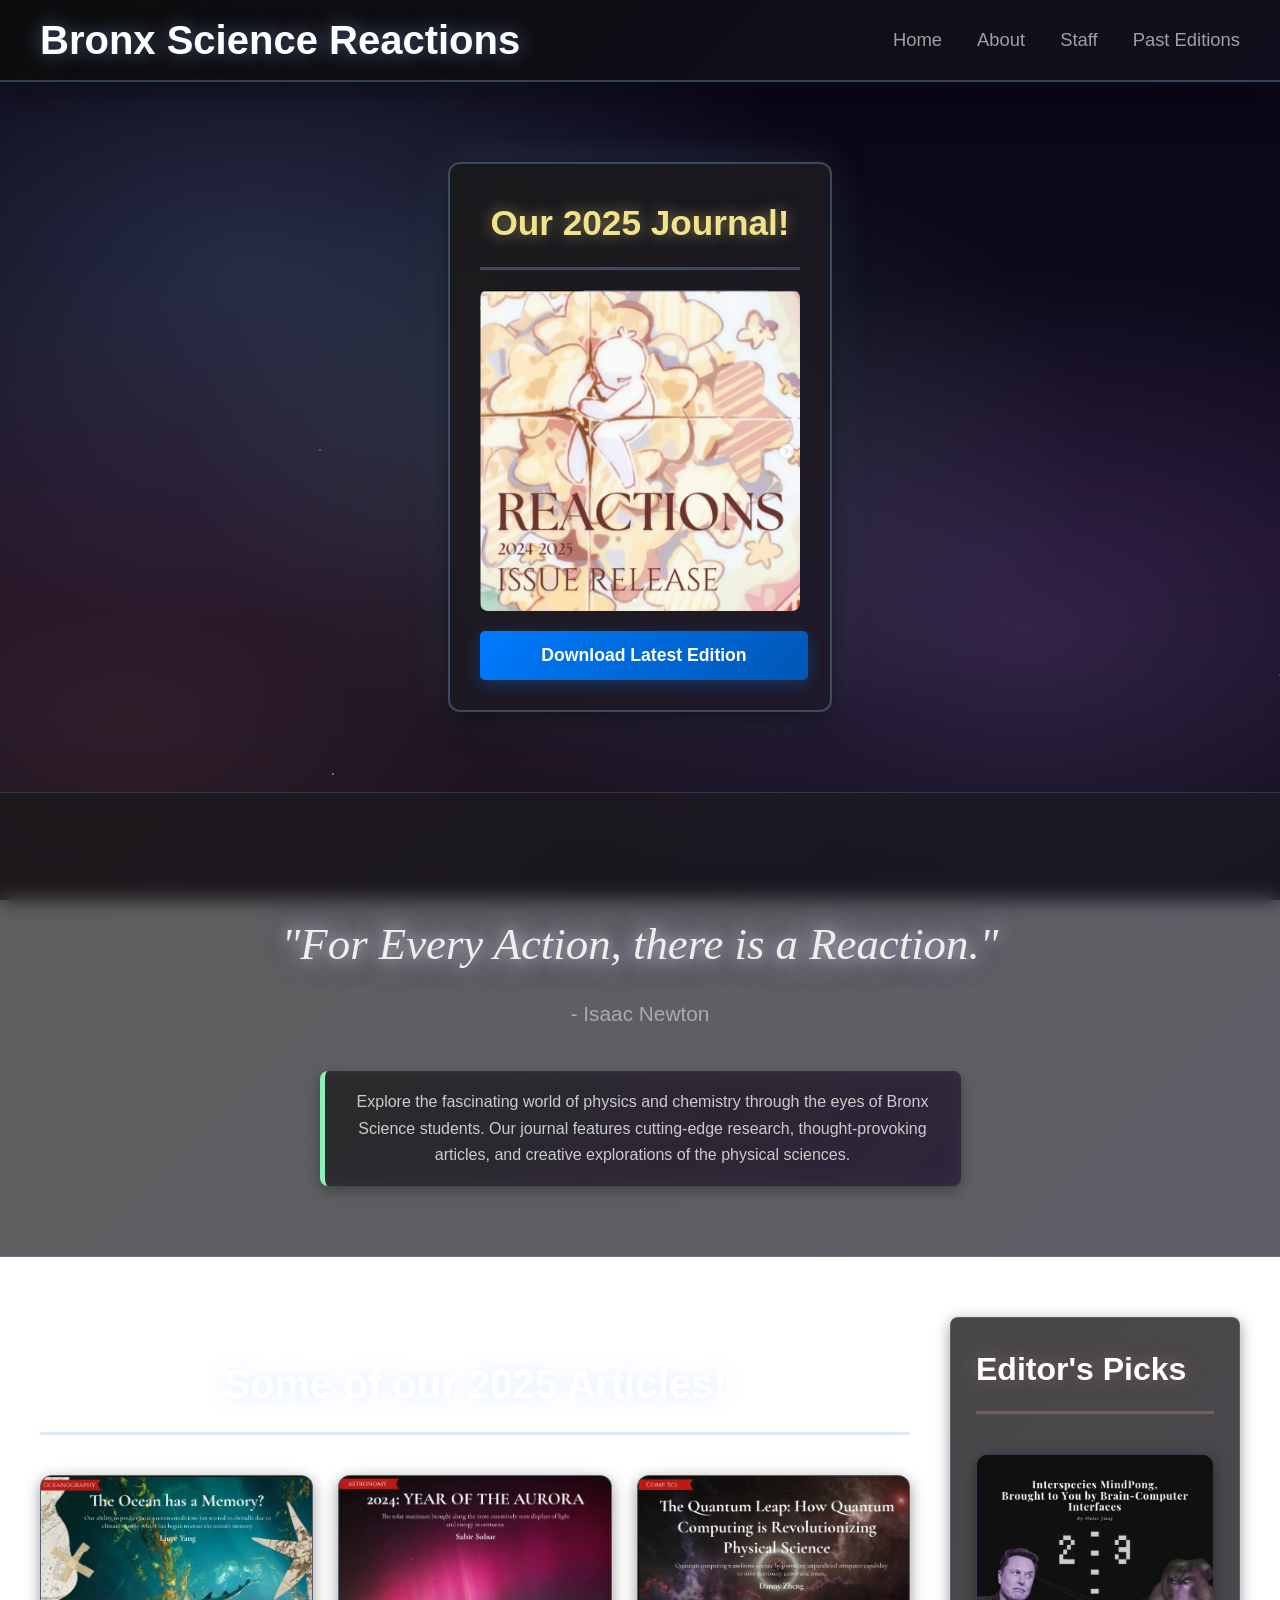
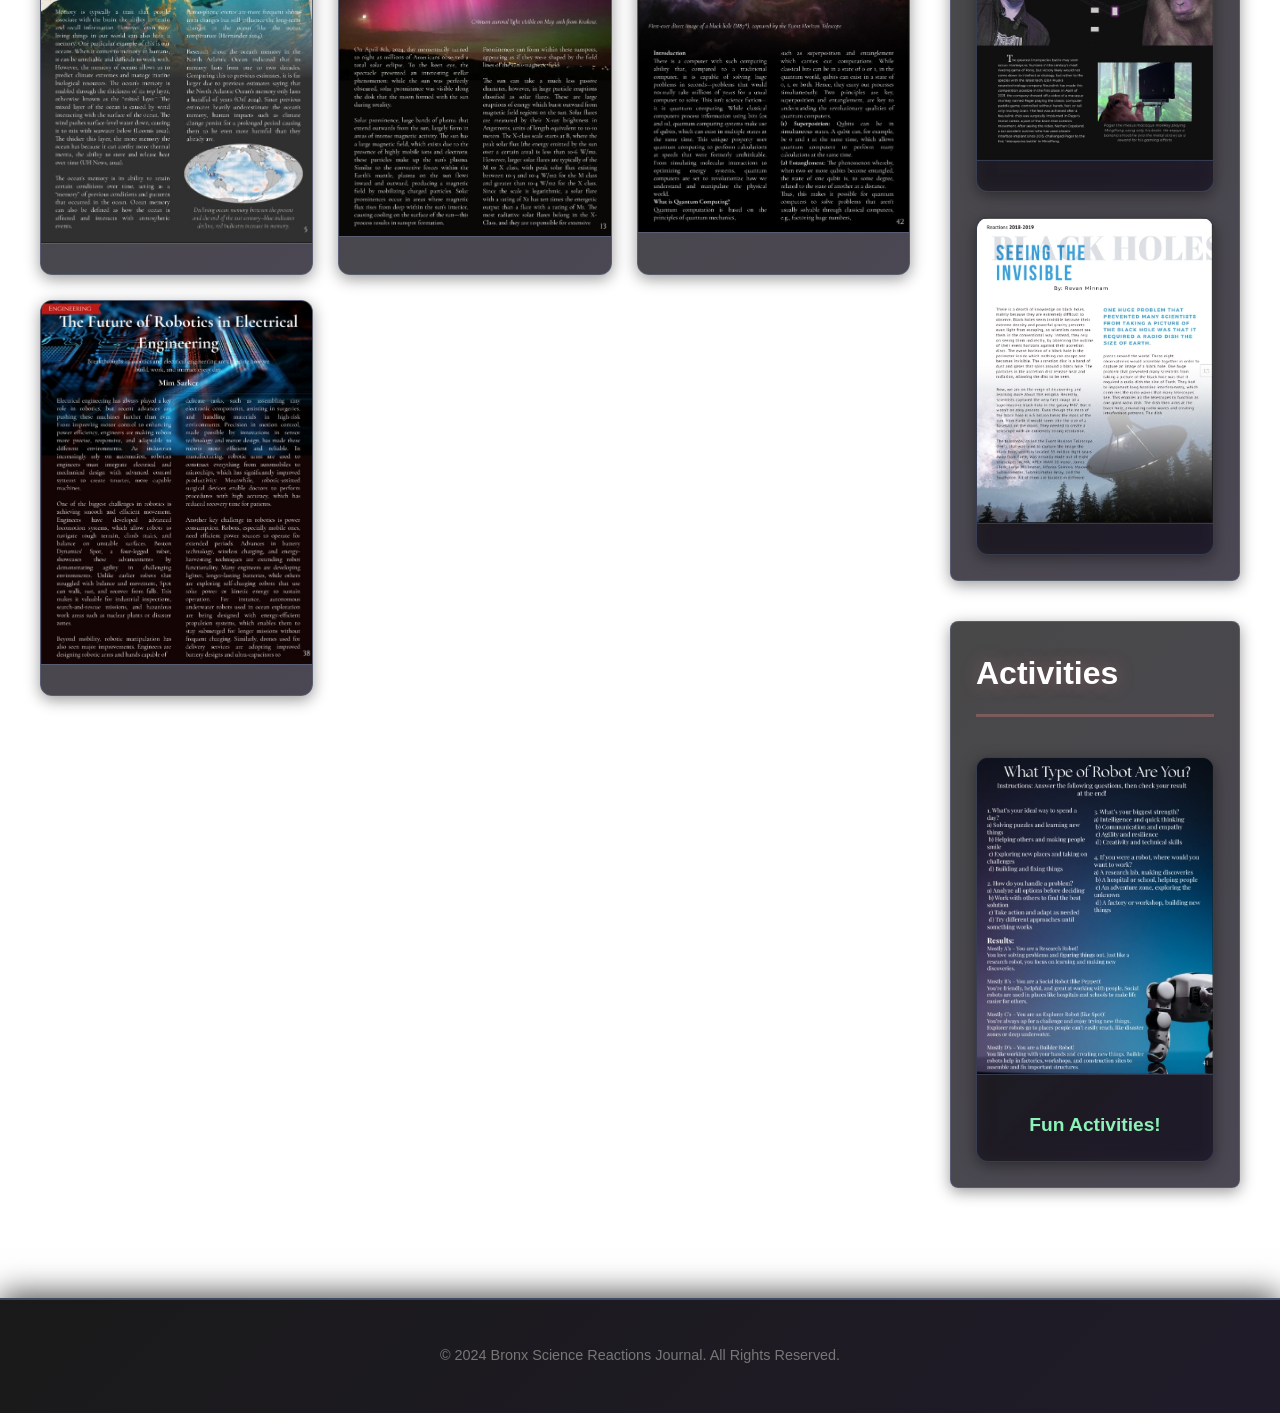
==== commit 655ca161: "Update index.html" ====
--- a/index.html
+++ b/index.html
@@ -46,40 +46,28 @@
     <section class="content-grid">
         <div class="container">
             <div class="editorial-section">
-                <h2>Recent Articles</h2>
+                <h2>Some of our 2025 Articles!</h2>
                 
                 <div class="article-grid">
                     
                     <div class="article-card">
                         <img src="assets/article-cover-1.jpg" alt="Article 1 Cover" class="article-cover popup-image">
-                        <div class="card-caption">
-                            <h3>The Role of AI in Modern Biology</h3>
-                            <a href="#">Read Article</a>
-                        </div>
+                        <div class="card-caption"></div>
                     </div>
                     
                     <div class="article-card">
                         <img src="assets/article-cover-2.jpg" alt="Article 2 Cover" class="article-cover popup-image">
-                        <div class="card-caption">
-                            <h3>Pioneering Green Energy Solutions</h3>
-                            <a href="#">Read Article</a>
-                        </div>
+                        <div class="card-caption"></div>
                     </div>
                     
                     <div class="article-card">
                         <img src="assets/article-cover-3.jpg" alt="Article 3 Cover" class="article-cover popup-image">
-                        <div class="card-caption">
-                            <h3>Annual Science Fair Highlights</h3>
-                            <a href="#">Read Article</a>
-                        </div>
+                        <div class="card-caption"></div>
                     </div>
 
                     <div class="article-card">
                         <img src="assets/article-cover-4.jpg" alt="Article 4 Cover" class="article-cover popup-image">
-                        <div class="card-caption">
-                            <h3>Exploring Quantum Physics</h3>
-                            <a href="#">Read Article</a>
-                        </div>
+                        <div class="card-caption"></div>
                     </div>
 
                 </div>
@@ -92,18 +80,12 @@
                         
                         <div class="article-card">
                             <img src="assets/pick-cover-1.jpg" alt="Editor's Pick 1 Cover" class="article-cover popup-image">
-                            <div class="card-caption">
-                                <h3>Article A Title</h3>
-                                <a href="#">Read Article</a>
-                            </div>
+                            <div class="card-caption"></div>
                         </div>
 
                         <div class="article-card">
                             <img src="assets/pick-cover-2.jpg" alt="Editor's Pick 2 Cover" class="article-cover popup-image">
-                            <div class="card-caption">
-                                <h3>Article B Title</h3>
-                                <a href="#">Read Article</a>
-                            </div>
+                            <div class="card-caption"></div>
                         </div>
 
                     </div>
@@ -115,7 +97,6 @@
                         <img src="assets/activity-photo.jpg" alt="Fun Activity Photo" class="article-cover popup-image">
                         <div class="card-caption">
                             <p class="activity-caption">Fun Activities!</p>
-                            <a href="#">View Activity</a>
                         </div>
                     </div>
                 </div>
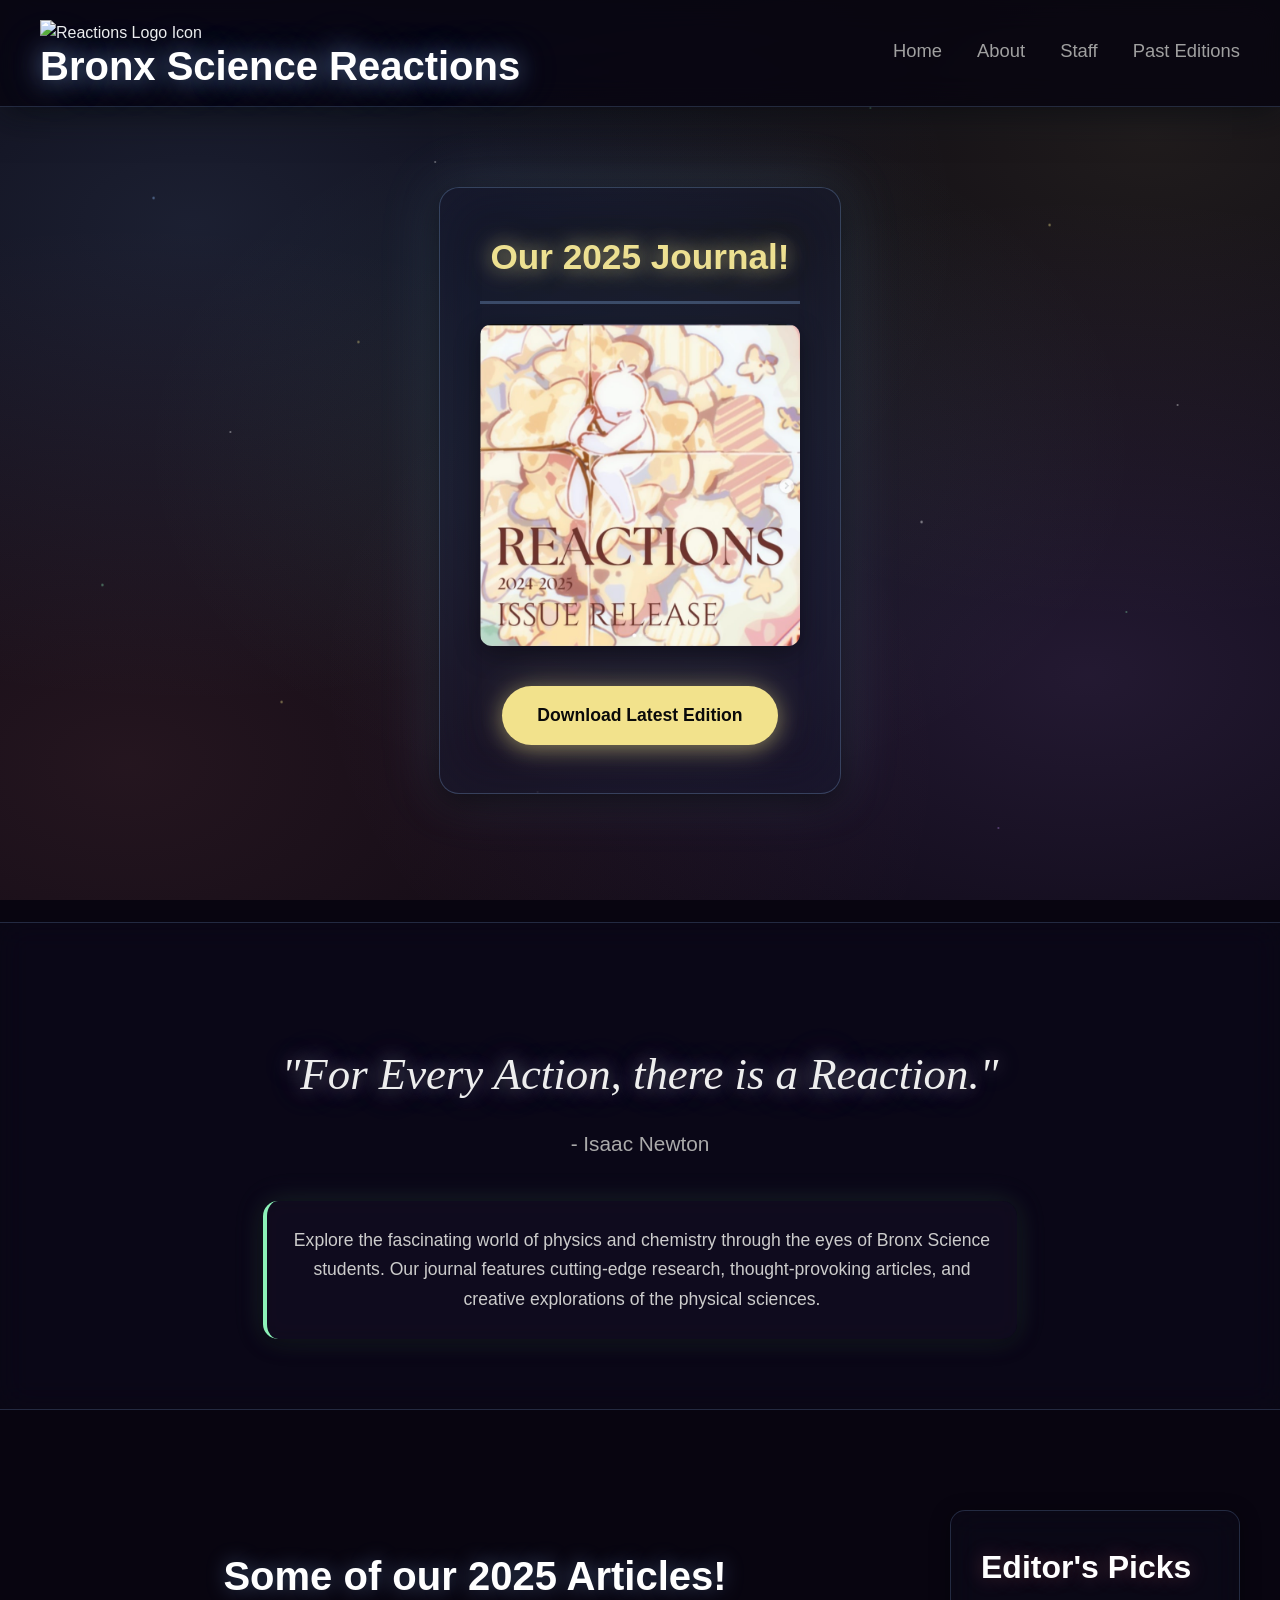
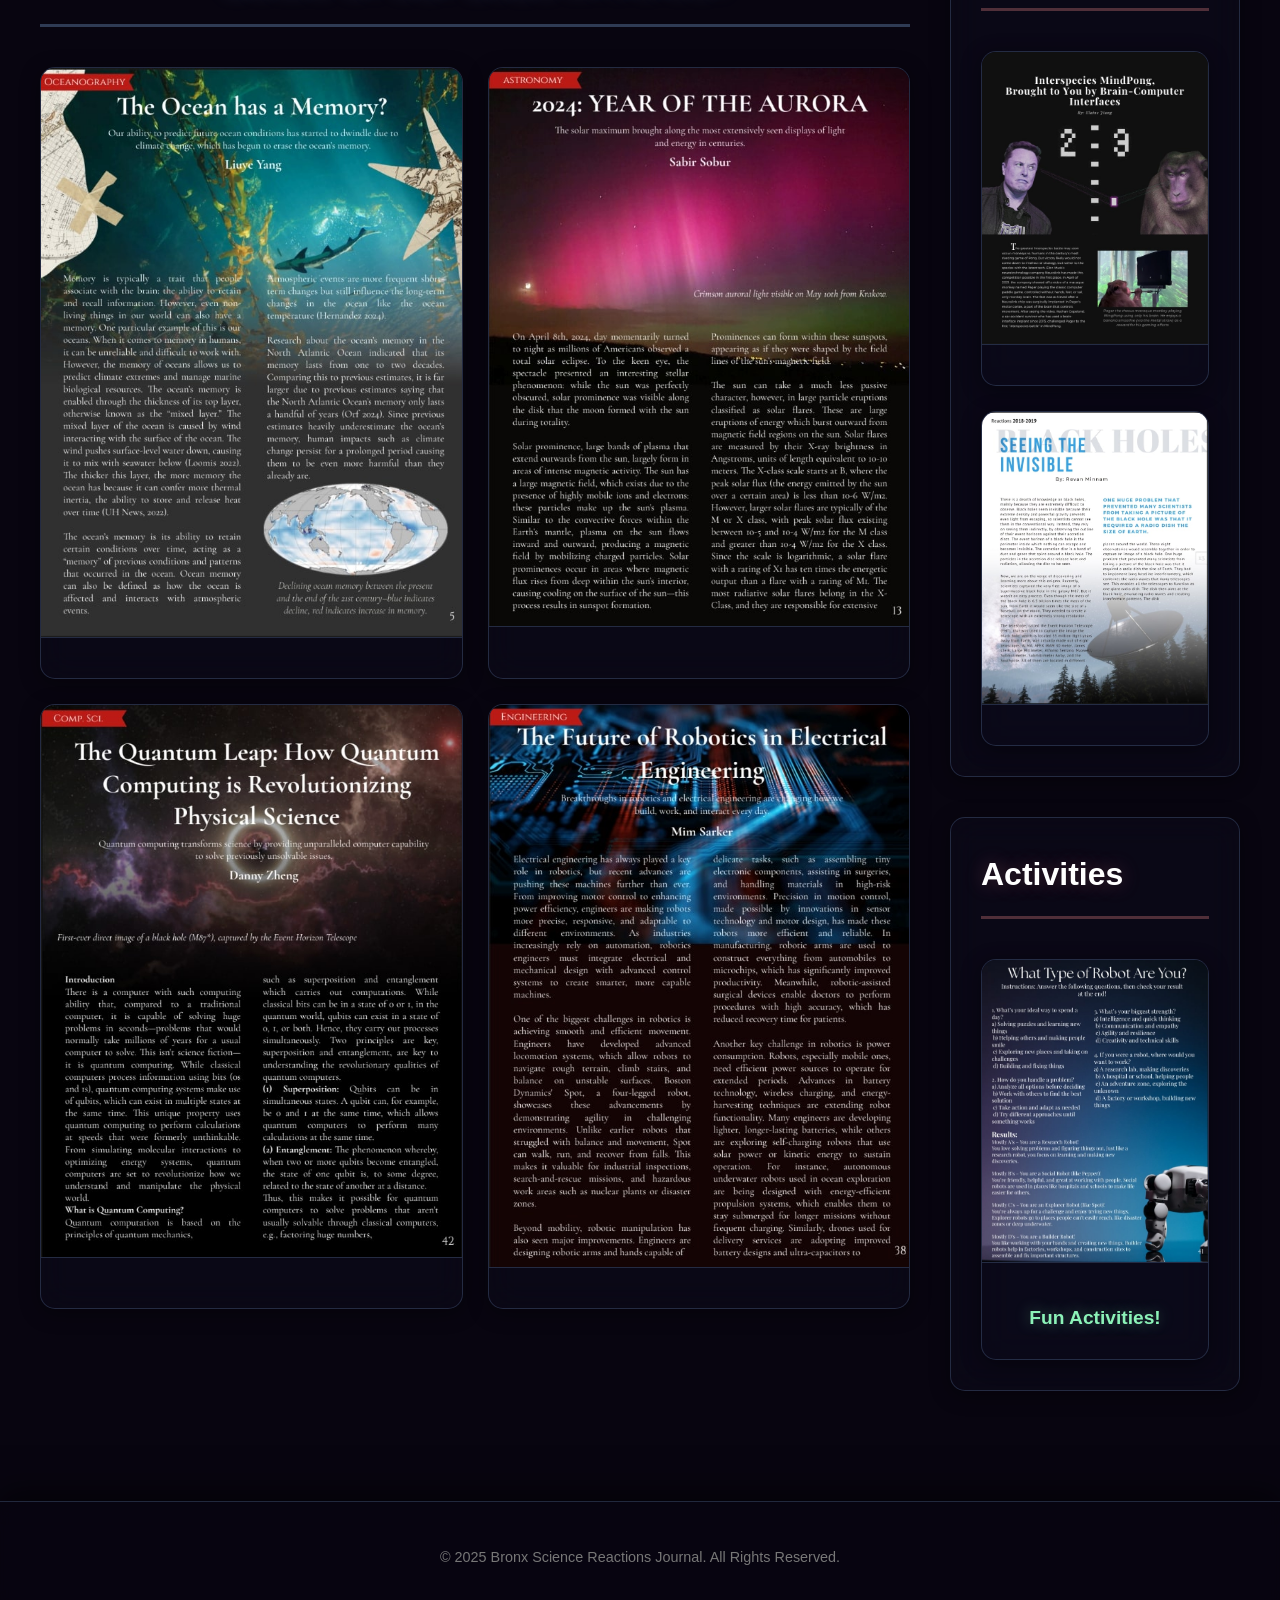
==== commit 98930dc4: "Update index.html" ====
--- a/index.html
+++ b/index.html
@@ -9,7 +9,10 @@
 <body>
     <div class="navbar">
         <div class="container">
-            <h1 class="logo">Bronx Science Reactions</h1>
+            <div class="logo-container">
+                <img src="assets/logo-icon.png" alt="Reactions Logo Icon" class="header-logo-icon">
+                <h1 class="logo">Bronx Science Reactions</h1>
+            </div>
             <nav>
                 <ul>
                     <li><a href="index.html">Home</a></li>
@@ -49,27 +52,22 @@
                 <h2>Some of our 2025 Articles!</h2>
                 
                 <div class="article-grid">
-                    
                     <div class="article-card">
                         <img src="assets/article-cover-1.jpg" alt="Article 1 Cover" class="article-cover popup-image">
                         <div class="card-caption"></div>
                     </div>
-                    
                     <div class="article-card">
                         <img src="assets/article-cover-2.jpg" alt="Article 2 Cover" class="article-cover popup-image">
                         <div class="card-caption"></div>
                     </div>
-                    
                     <div class="article-card">
                         <img src="assets/article-cover-3.jpg" alt="Article 3 Cover" class="article-cover popup-image">
                         <div class="card-caption"></div>
                     </div>
-
                     <div class="article-card">
                         <img src="assets/article-cover-4.jpg" alt="Article 4 Cover" class="article-cover popup-image">
                         <div class="card-caption"></div>
                     </div>
-
                 </div>
             </div>
 
@@ -77,20 +75,16 @@
                 <div class="editor-picks">
                     <h2>Editor's Picks</h2>
                     <div class="picks-grid">
-                        
                         <div class="article-card">
                             <img src="assets/pick-cover-1.jpg" alt="Editor's Pick 1 Cover" class="article-cover popup-image">
                             <div class="card-caption"></div>
                         </div>
-
                         <div class="article-card">
                             <img src="assets/pick-cover-2.jpg" alt="Editor's Pick 2 Cover" class="article-cover popup-image">
                             <div class="card-caption"></div>
                         </div>
-
                     </div>
                 </div>
-
                 <div class="activities">
                     <h2>Activities</h2>
                     <div class="article-card activity-card">
@@ -106,7 +100,7 @@
 
     <footer>
         <div class="container">
-            <p>&copy; 2024 Bronx Science Reactions Journal. All Rights Reserved.</p>
+            <p>&copy; 2025 Bronx Science Reactions Journal. All Rights Reserved.</p> 
         </div>
     </footer>
 
--- a/styles.css
+++ b/styles.css
@@ -12,70 +12,65 @@
     --accent-yellow: #f2e28c;
     --accent-green: #8cf2b8;
     --accent-red: #f28c8c;
-    --accent-purple: #c08cf2; /* Purple Accent */
+    --accent-purple: #c08cf2;
     --border-subtle: #333;
 }
 
 /* ===============================================
-BASE STYLES & COSMIC BACKGROUND
+BASE STYLES & ENHANCED COSMIC BACKGROUND
 =============================================== */
 
 body {
     margin: 0;
     font-family: 'Helvetica Neue', Arial, sans-serif;
-    /* --- ENHANCED COSMIC BACKGROUND --- */
+    /* Updated Cosmic Background */
     background: 
-        radial-gradient(ellipse at 20% 30%, rgba(140, 184, 242, 0.2) 0%, transparent 40%),
-        radial-gradient(ellipse at 80% 70%, rgba(192, 140, 242, 0.2) 0%, transparent 40%),
-        radial-gradient(ellipse at 50% 50%, rgba(140, 242, 184, 0.12) 0%, transparent 50%),
-        radial-gradient(ellipse at 10% 80%, rgba(242, 140, 140, 0.15) 0%, transparent 45%),
-        linear-gradient(180deg, #0a0515 0%, #0d0a1a 30%, #120a20 60%, #0a0a14 100%);
+        radial-gradient(ellipse at 15% 25%, rgba(140, 184, 242, 0.15) 0%, transparent 50%),
+        radial-gradient(ellipse at 85% 75%, rgba(192, 140, 242, 0.15) 0%, transparent 50%),
+        radial-gradient(ellipse at 50% 50%, rgba(140, 242, 184, 0.08) 0%, transparent 55%),
+        radial-gradient(ellipse at 10% 85%, rgba(242, 140, 140, 0.12) 0%, transparent 50%),
+        radial-gradient(ellipse at 90% 15%, rgba(242, 228, 140, 0.1) 0%, transparent 45%),
+        #080510;
     background-attachment: fixed;
     position: relative;
-    /* --- END COSMIC BACKGROUND --- */
     color: var(--text-light);
     line-height: 1.65;
     scroll-behavior: smooth;
-}
-
-/* Dense starfield layer 1 - Small stars */
+    overflow-x: hidden;
+}
+
+/* Shooting stars animation */
 body::before {
     content: '';
     position: fixed;
     top: 0;
     left: 0;
-    width: 100%;
-    height: 100%;
+    width: 300%;
+    height: 300%;
     background-image: 
-        radial-gradient(1px 1px at 10% 20%, white, transparent),
-        radial-gradient(1px 1px at 25% 15%, white, transparent),
-        radial-gradient(1px 1px at 40% 30%, white, transparent),
-        radial-gradient(1px 1px at 55% 10%, white, transparent),
-        radial-gradient(1px 1px at 70% 25%, white, transparent),
-        radial-gradient(1px 1px at 85% 18%, white, transparent),
-        radial-gradient(1px 1px at 15% 45%, white, transparent),
-        radial-gradient(1px 1px at 30% 60%, white, transparent),
-        radial-gradient(1px 1px at 45% 55%, white, transparent),
-        radial-gradient(1px 1px at 60% 70%, white, transparent),
-        radial-gradient(1px 1px at 75% 65%, white, transparent),
-        radial-gradient(1px 1px at 90% 75%, white, transparent),
-        radial-gradient(1px 1px at 20% 85%, white, transparent),
-        radial-gradient(1px 1px at 35% 90%, white, transparent),
-        radial-gradient(1px 1px at 50% 95%, white, transparent),
-        radial-gradient(1px 1px at 65% 88%, white, transparent),
-        radial-gradient(1px 1px at 80% 92%, white, transparent),
-        radial-gradient(1px 1px at 5% 50%, white, transparent),
-        radial-gradient(1px 1px at 95% 40%, white, transparent),
-        radial-gradient(1px 1px at 12% 65%, white, transparent);
-    background-size: 250% 250%;
-    background-position: 0% 0%;
-    animation: twinkle-small 6s ease-in-out infinite;
+        radial-gradient(2px 2px at 20% 30%, white, transparent),
+        radial-gradient(2px 2px at 60% 70%, white, transparent),
+        radial-gradient(1px 1px at 50% 50%, white, transparent),
+        radial-gradient(1px 1px at 80% 10%, white, transparent),
+        radial-gradient(2px 2px at 90% 60%, white, transparent),
+        radial-gradient(1px 1px at 33% 80%, white, transparent),
+        radial-gradient(1px 1px at 15% 95%, white, transparent),
+        radial-gradient(1px 1px at 45% 20%, white, transparent),
+        radial-gradient(1px 1px at 25% 60%, white, transparent),
+        radial-gradient(2px 2px at 75% 40%, white, transparent),
+        radial-gradient(1px 1px at 65% 85%, white, transparent),
+        radial-gradient(1px 1px at 10% 40%, white, transparent),
+        radial-gradient(2px 2px at 40% 10%, white, transparent),
+        radial-gradient(1px 1px at 85% 90%, white, transparent),
+        radial-gradient(1px 1px at 55% 65%, white, transparent);
+    background-size: 300% 300%;
+    animation: stars-rotate 240s linear infinite;
     pointer-events: none;
     z-index: 0;
-    opacity: 0.7;
-}
-
-/* Dense starfield layer 2 - Medium stars */
+    opacity: 0.4;
+}
+
+/* Twinkling stars layer */
 body::after {
     content: '';
     position: fixed;
@@ -84,37 +79,61 @@
     width: 100%;
     height: 100%;
     background-image: 
-        radial-gradient(2px 2px at 15% 25%, rgba(255, 255, 255, 0.9), transparent),
-        radial-gradient(2px 2px at 35% 20%, rgba(140, 184, 242, 0.8), transparent),
-        radial-gradient(1.5px 1.5px at 50% 35%, rgba(255, 255, 255, 0.85), transparent),
-        radial-gradient(2px 2px at 65% 15%, rgba(192, 140, 242, 0.8), transparent),
-        radial-gradient(1.5px 1.5px at 80% 28%, rgba(255, 255, 255, 0.9), transparent),
-        radial-gradient(2px 2px at 22% 50%, rgba(140, 242, 184, 0.75), transparent),
-        radial-gradient(1.5px 1.5px at 42% 62%, rgba(255, 255, 255, 0.85), transparent),
-        radial-gradient(2px 2px at 58% 70%, rgba(242, 228, 140, 0.8), transparent),
-        radial-gradient(1.5px 1.5px at 72% 58%, rgba(255, 255, 255, 0.9), transparent),
-        radial-gradient(2px 2px at 88% 68%, rgba(140, 184, 242, 0.8), transparent),
-        radial-gradient(1.5px 1.5px at 18% 78%, rgba(255, 255, 255, 0.85), transparent),
-        radial-gradient(2px 2px at 38% 88%, rgba(192, 140, 242, 0.8), transparent),
-        radial-gradient(1.5px 1.5px at 55% 82%, rgba(255, 255, 255, 0.9), transparent),
-        radial-gradient(2px 2px at 68% 92%, rgba(140, 242, 184, 0.75), transparent),
-        radial-gradient(1.5px 1.5px at 82% 85%, rgba(255, 255, 255, 0.85), transparent);
-    background-size: 300% 300%;
-    background-position: 50% 50%;
-    animation: twinkle-medium 8s ease-in-out infinite 2s;
+        radial-gradient(2px 2px at 12% 22%, rgba(140, 184, 242, 0.9), transparent),
+        radial-gradient(1.5px 1.5px at 34% 18%, rgba(255, 255, 255, 0.8), transparent),
+        radial-gradient(2px 2px at 52% 33%, rgba(192, 140, 242, 0.85), transparent),
+        radial-gradient(1.5px 1.5px at 68% 12%, rgba(140, 242, 184, 0.8), transparent),
+        radial-gradient(2px 2px at 82% 25%, rgba(242, 228, 140, 0.9), transparent),
+        radial-gradient(1.5px 1.5px at 18% 48%, rgba(255, 255, 255, 0.85), transparent),
+        radial-gradient(2px 2px at 38% 62%, rgba(140, 184, 242, 0.8), transparent),
+        radial-gradient(1.5px 1.5px at 56% 72%, rgba(192, 140, 242, 0.85), transparent),
+        radial-gradient(2px 2px at 72% 58%, rgba(255, 255, 255, 0.9), transparent),
+        radial-gradient(1.5px 1.5px at 88% 68%, rgba(140, 242, 184, 0.8), transparent),
+        radial-gradient(2px 2px at 22% 78%, rgba(242, 228, 140, 0.85), transparent),
+        radial-gradient(1.5px 1.5px at 42% 88%, rgba(255, 255, 255, 0.8), transparent),
+        radial-gradient(2px 2px at 62% 82%, rgba(140, 184, 242, 0.9), transparent),
+        radial-gradient(1.5px 1.5px at 78% 92%, rgba(192, 140, 242, 0.85), transparent),
+        radial-gradient(2px 2px at 8% 65%, rgba(140, 242, 184, 0.8), transparent),
+        radial-gradient(1.5px 1.5px at 92% 45%, rgba(255, 255, 255, 0.85), transparent),
+        radial-gradient(2px 2px at 28% 38%, rgba(242, 228, 140, 0.8), transparent),
+        radial-gradient(1.5px 1.5px at 48% 8%, rgba(140, 184, 242, 0.9), transparent);
+    background-size: 100% 100%;
+    animation: stars-twinkle 4s ease-in-out infinite;
     pointer-events: none;
     z-index: 0;
-    opacity: 0.8;
-}
-
-@keyframes twinkle-small {
-    0%, 100% { opacity: 0.7; }
-    50% { opacity: 0.4; }
-}
-
-@keyframes twinkle-medium {
-    0%, 100% { opacity: 0.8; }
-    50% { opacity: 1; }
+    opacity: 0.6;
+}
+
+@keyframes stars-rotate {
+    from { transform: rotate(0deg); }
+    to { transform: rotate(360deg); }
+}
+
+@keyframes stars-twinkle {
+    0%, 100% { opacity: 0.6; }
+    25% { opacity: 0.3; }
+    50% { opacity: 0.8; }
+    75% { opacity: 0.4; }
+}
+
+/* Floating particles */
+@keyframes float-particle {
+    0%, 100% { 
+        transform: translateY(0) translateX(0); 
+        opacity: 0.3;
+    }
+    25% { 
+        transform: translateY(-20px) translateX(10px); 
+        opacity: 0.6;
+    }
+    50% { 
+        transform: translateY(-40px) translateX(-5px); 
+        opacity: 0.8;
+    }
+    75% { 
+        transform: translateY(-20px) translateX(-10px); 
+        opacity: 0.5;
+    }
 }
 
 /* Ensure content stays above background */
@@ -124,18 +143,20 @@
 }
 
 /* ===============================================
-TYPOGRAPHY
+TYPOGRAPHY WITH GLOW EFFECTS
 =============================================== */
 
 a {
     color: var(--accent-blue);
     text-decoration: none;
-    transition: color 0.3s ease, text-shadow 0.3s ease;
+    transition: all 0.4s cubic-bezier(0.4, 0, 0.2, 1);
+    position: relative;
 }
 
 a:hover {
     color: #b4d4ff;
-    text-shadow: 0 0 8px rgba(140, 184, 242, 0.5);
+    text-shadow: 0 0 12px rgba(140, 184, 242, 0.6);
+    transform: translateY(-1px);
 }
 
 .container {
@@ -152,19 +173,40 @@
     padding-bottom: 15px;
     margin-bottom: 40px;
     text-align: center;
-    text-shadow: 0 0 20px rgba(140, 184, 242, 0.3);
-}
-
-/* ===============================================
-NAVBAR & FOOTER
+    text-shadow: 0 0 20px rgba(140, 184, 242, 0.4);
+    animation: glow-pulse 3s ease-in-out infinite;
+}
+
+@keyframes glow-pulse {
+    0%, 100% { text-shadow: 0 0 20px rgba(140, 184, 242, 0.4); }
+    50% { text-shadow: 0 0 30px rgba(140, 184, 242, 0.6), 0 0 40px rgba(140, 184, 242, 0.3); }
+}
+
+/* ===============================================
+NAVBAR WITH COSMIC EFFECTS
 =============================================== */
 
 .navbar {
-    background: linear-gradient(135deg, rgba(13, 13, 13, 0.95) 0%, rgba(20, 15, 30, 0.95) 100%);
-    backdrop-filter: blur(10px);
+    background: rgba(8, 5, 16, 0.85);
+    backdrop-filter: blur(15px) saturate(180%);
     padding: 20px 0;
-    border-bottom: 2px solid rgba(140, 184, 242, 0.3); 
-    box-shadow: 0 4px 30px rgba(0, 0, 0, 0.7), 0 0 20px rgba(140, 184, 242, 0.1);
+    border-bottom: 1px solid rgba(140, 184, 242, 0.2);
+    box-shadow: 0 8px 32px rgba(0, 0, 0, 0.6), 0 0 40px rgba(140, 184, 242, 0.1);
+    position: sticky;
+    top: 0;
+    z-index: 100;
+    animation: navbar-slide-down 0.6s ease-out;
+}
+
+@keyframes navbar-slide-down {
+    from {
+        transform: translateY(-100%);
+        opacity: 0;
+    }
+    to {
+        transform: translateY(0);
+        opacity: 1;
+    }
 }
 
 .navbar .container {
@@ -179,7 +221,13 @@
     color: #ffffff;
     line-height: 1; 
     font-weight: 900;
-    text-shadow: 0 0 20px rgba(140, 184, 242, 0.5);
+    text-shadow: 0 0 25px rgba(140, 184, 242, 0.6), 0 0 50px rgba(140, 184, 242, 0.3);
+    animation: logo-glow 2s ease-in-out infinite;
+}
+
+@keyframes logo-glow {
+    0%, 100% { text-shadow: 0 0 25px rgba(140, 184, 242, 0.6), 0 0 50px rgba(140, 184, 242, 0.3); }
+    50% { text-shadow: 0 0 35px rgba(140, 184, 242, 0.8), 0 0 70px rgba(140, 184, 242, 0.4); }
 }
 
 .navbar nav ul {
@@ -198,66 +246,106 @@
     text-decoration: none;
     font-size: 1.15em;
     font-weight: 500;
-    transition: all 0.3s ease;
+    transition: all 0.4s cubic-bezier(0.4, 0, 0.2, 1);
     padding-bottom: 5px;
     position: relative;
-}
-
-.navbar nav ul li a::after {
+    display: inline-block;
+}
+
+.navbar nav ul li a::before {
     content: '';
     position: absolute;
     bottom: 0;
-    left: 0;
+    left: 50%;
     width: 0;
     height: 2px;
-    background: linear-gradient(90deg, var(--accent-blue), var(--accent-purple));
-    transition: width 0.3s ease;
+    background: var(--accent-blue);
+    box-shadow: 0 0 10px var(--accent-blue);
+    transition: all 0.4s cubic-bezier(0.4, 0, 0.2, 1);
+    transform: translateX(-50%);
 }
 
 .navbar nav ul li a:hover {
     color: var(--accent-blue);
 }
 
-.navbar nav ul li a:hover::after {
+.navbar nav ul li a:hover::before {
     width: 100%;
 }
 
 footer {
-    background: linear-gradient(135deg, rgba(13, 13, 13, 0.95) 0%, rgba(20, 15, 30, 0.95) 100%);
-    backdrop-filter: blur(10px);
+    background: rgba(8, 5, 16, 0.85);
+    backdrop-filter: blur(15px) saturate(180%);
     color: #777;
     text-align: center;
     padding: 30px 0;
     margin-top: 50px;
-    border-top: 2px solid rgba(140, 184, 242, 0.3);
+    border-top: 1px solid rgba(140, 184, 242, 0.2);
     font-size: 0.9em;
-    box-shadow: 0 -4px 30px rgba(0, 0, 0, 0.7);
-}
-
-/* ===============================================
-HOMEPAGE STYLES (index.html)
-=============================================== */
-
-/* Hero Section */
+    box-shadow: 0 -8px 32px rgba(0, 0, 0, 0.6);
+}
+
+/* ===============================================
+HERO SECTION WITH COSMIC ANIMATIONS
+=============================================== */
+
 .hero-section {
     padding: 80px 0;
     text-align: center;
+    animation: fade-in-up 0.8s ease-out;
+}
+
+@keyframes fade-in-up {
+    from {
+        opacity: 0;
+        transform: translateY(30px);
+    }
+    to {
+        opacity: 1;
+        transform: translateY(0);
+    }
 }
 
 .hero-section .cover-display {
-    background: linear-gradient(135deg, rgba(26, 26, 26, 0.9) 0%, rgba(30, 25, 40, 0.9) 100%);
-    backdrop-filter: blur(10px);
-    border: 2px solid rgba(140, 184, 242, 0.3);
-    padding: 30px;
+    background: rgba(13, 10, 26, 0.6);
+    backdrop-filter: blur(20px) saturate(150%);
+    border: 1px solid rgba(140, 184, 242, 0.3);
+    padding: 40px;
     display: inline-block;
-    border-radius: 12px;
-    box-shadow: 0 8px 30px rgba(0, 0, 0, 0.7), 0 0 40px rgba(140, 184, 242, 0.2);
-    transition: transform 0.3s ease, box-shadow 0.3s ease;
+    border-radius: 20px;
+    box-shadow: 
+        0 8px 32px rgba(0, 0, 0, 0.6),
+        0 0 60px rgba(140, 184, 242, 0.2),
+        inset 0 0 60px rgba(140, 184, 242, 0.05);
+    transition: all 0.5s cubic-bezier(0.4, 0, 0.2, 1);
+    position: relative;
+    overflow: hidden;
+}
+
+.hero-section .cover-display::before {
+    content: '';
+    position: absolute;
+    top: -50%;
+    left: -50%;
+    width: 200%;
+    height: 200%;
+    background: radial-gradient(circle, rgba(140, 184, 242, 0.1) 0%, transparent 70%);
+    animation: rotate-glow 10s linear infinite;
+    pointer-events: none;
+}
+
+@keyframes rotate-glow {
+    from { transform: rotate(0deg); }
+    to { transform: rotate(360deg); }
 }
 
 .hero-section .cover-display:hover {
-    transform: translateY(-5px);
-    box-shadow: 0 12px 40px rgba(0, 0, 0, 0.8), 0 0 60px rgba(140, 184, 242, 0.3);
+    transform: translateY(-10px) scale(1.02);
+    box-shadow: 
+        0 16px 48px rgba(0, 0, 0, 0.8),
+        0 0 80px rgba(140, 184, 242, 0.4),
+        inset 0 0 80px rgba(140, 184, 242, 0.08);
+    border-color: rgba(140, 184, 242, 0.5);
 }
 
 .hero-section .journal-title {
@@ -265,54 +353,97 @@
     font-size: 2.2em;
     margin-top: 0;
     margin-bottom: 20px;
-    text-shadow: 0 0 15px rgba(242, 228, 140, 0.5);
+    text-shadow: 
+        0 0 20px rgba(242, 228, 140, 0.6),
+        0 0 40px rgba(242, 228, 140, 0.3);
+    animation: title-float 3s ease-in-out infinite;
+}
+
+@keyframes title-float {
+    0%, 100% { transform: translateY(0); }
+    50% { transform: translateY(-5px); }
 }
 
 .hero-section .journal-cover {
     max-width: 320px;
     height: auto;
     display: block;
-    margin: 0 auto 20px auto; 
-    border-radius: 8px;
-    transition: box-shadow 0.3s ease;
+    margin: 0 auto 20px auto;
+    border-radius: 12px;
+    transition: all 0.5s cubic-bezier(0.4, 0, 0.2, 1);
+    box-shadow: 0 8px 24px rgba(0, 0, 0, 0.4);
 }
 
 .hero-section .cover-link:hover .journal-cover {
-    box-shadow: 0 0 20px rgba(140, 184, 242, 0.5);
+    transform: scale(1.05) rotate(2deg);
+    box-shadow: 
+        0 12px 36px rgba(0, 0, 0, 0.6),
+        0 0 40px rgba(140, 184, 242, 0.4);
 }
 
 .download-button {
-    background: linear-gradient(135deg, var(--accent-yellow) 0%, #ffd700 100%);
-    color: #111111;
-    padding: 15px 30px;
+    background: var(--accent-yellow);
+    color: #0a0a0a;
+    padding: 15px 35px;
     border: none;
-    border-radius: 8px;
+    border-radius: 50px;
     cursor: pointer;
     font-size: 1.1em;
     font-weight: 700;
     margin-top: 20px;
-    transition: all 0.3s ease;
-    box-shadow: 0 4px 15px rgba(242, 228, 140, 0.3);
-    display: inline-block; 
+    transition: all 0.4s cubic-bezier(0.4, 0, 0.2, 1);
+    box-shadow: 
+        0 4px 20px rgba(242, 228, 140, 0.4),
+        0 0 40px rgba(242, 228, 140, 0.2);
+    display: inline-block;
     text-decoration: none;
+    position: relative;
+    overflow: hidden;
+}
+
+.download-button::before {
+    content: '';
+    position: absolute;
+    top: 50%;
+    left: 50%;
+    width: 0;
+    height: 0;
+    background: rgba(255, 255, 255, 0.3);
+    border-radius: 50%;
+    transform: translate(-50%, -50%);
+    transition: width 0.6s, height 0.6s;
+}
+
+.download-button:hover::before {
+    width: 300px;
+    height: 300px;
 }
 
 .download-button:hover {
-    background: linear-gradient(135deg, #ffd700 0%, #ffed4e 100%);
-    transform: translateY(-2px);
-    box-shadow: 0 6px 20px rgba(242, 228, 140, 0.5);
-}
-
-
-/* Quote Section */
+    transform: translateY(-3px) scale(1.05);
+    box-shadow: 
+        0 8px 30px rgba(242, 228, 140, 0.6),
+        0 0 60px rgba(242, 228, 140, 0.4);
+    color: #0a0a0a;
+}
+
+.download-button:active {
+    transform: translateY(-1px) scale(1.02);
+}
+
+/* ===============================================
+QUOTE SECTION WITH ETHEREAL EFFECTS
+=============================================== */
+
 .quote-section {
-    background: linear-gradient(135deg, rgba(26, 26, 26, 0.7) 0%, rgba(30, 25, 40, 0.7) 100%);
-    backdrop-filter: blur(10px);
+    background: rgba(13, 10, 26, 0.5);
+    backdrop-filter: blur(15px) saturate(150%);
     padding: 70px 0;
     text-align: center;
     border-top: 1px solid rgba(140, 184, 242, 0.2);
     border-bottom: 1px solid rgba(140, 184, 242, 0.2);
     position: relative;
+    margin: 40px 0;
 }
 
 .quote-section .quote {
@@ -322,7 +453,26 @@
     color: #eeeeee;
     margin-bottom: 15px;
     font-weight: 300;
-    text-shadow: 0 0 15px rgba(255, 255, 255, 0.6),                 0 0 30px rgba(140, 184, 242, 0.5),                 0 0 45px rgba(192, 140, 242, 0.3);
+    text-shadow: 
+        0 0 20px rgba(255, 255, 255, 0.4),
+        0 0 40px rgba(140, 184, 242, 0.3),
+        0 0 60px rgba(192, 140, 242, 0.2);
+    animation: quote-glow 4s ease-in-out infinite;
+}
+
+@keyframes quote-glow {
+    0%, 100% { 
+        text-shadow: 
+            0 0 20px rgba(255, 255, 255, 0.4),
+            0 0 40px rgba(140, 184, 242, 0.3),
+            0 0 60px rgba(192, 140, 242, 0.2);
+    }
+    50% { 
+        text-shadow: 
+            0 0 30px rgba(255, 255, 255, 0.6),
+            0 0 60px rgba(140, 184, 242, 0.5),
+            0 0 90px rgba(192, 140, 242, 0.3);
+    }
 }
 
 .quote-section .author {
@@ -336,23 +486,36 @@
     position: static;
     transform: none;
     margin: 0 auto;
-    background: linear-gradient(135deg, rgba(42, 42, 42, 0.8) 0%, rgba(45, 35, 60, 0.8) 100%);
-    backdrop-filter: blur(8px);
-    padding: 18px;
-    border-radius: 8px;
-    font-size: 1em;
+    background: rgba(20, 16, 35, 0.6);
+    backdrop-filter: blur(10px);
+    padding: 25px;
+    border-radius: 15px;
+    font-size: 1.1em;
     color: #cccccc;
     text-align: center;
-    max-width: 600px;
-    border-left: 5px solid var(--accent-green);
-    box-shadow: 0 4px 15px rgba(0, 0, 0, 0.4), 0 0 20px rgba(140, 242, 184, 0.1);
+    max-width: 700px;
+    border-left: 4px solid var(--accent-green);
+    box-shadow: 
+        0 4px 20px rgba(0, 0, 0, 0.4),
+        0 0 30px rgba(140, 242, 184, 0.15);
+    transition: all 0.4s ease;
+}
+
+.quick-blurb:hover {
+    transform: translateY(-3px);
+    box-shadow: 
+        0 6px 25px rgba(0, 0, 0, 0.5),
+        0 0 40px rgba(140, 242, 184, 0.25);
 }
 
 .quick-blurb p {
     margin: 0;
 }
 
-/* Content Grid (Editorial and Sidebar) */
+/* ===============================================
+CONTENT GRID WITH STAGGERED ANIMATIONS
+=============================================== */
+
 .content-grid {
     padding: 60px 0;
 }
@@ -370,38 +533,76 @@
     flex: 1;
     display: flex;
     flex-direction: column;
-    gap: 40px; /* Increased gap for better separation */
-}
-
-/* Article Grid and Card Styles */
+    gap: 40px;
+}
+
+/* ===============================================
+ARTICLE CARDS WITH COSMIC HOVER EFFECTS
+=============================================== */
+
 .article-grid {
     display: grid;
-    grid-template-columns: repeat(auto-fit, minmax(200px, 1fr)); 
+    grid-template-columns: repeat(2, 1fr);
     gap: 25px;
     margin-top: 20px;
 }
 
 .picks-grid {
     display: flex;
-    flex-direction: column; /* Stacks the two editor's picks vertically */
+    flex-direction: column;
     gap: 25px;
 }
 
 .article-card {
-    background: linear-gradient(135deg, rgba(26, 26, 26, 0.8) 0%, rgba(30, 25, 40, 0.8) 100%);
-    backdrop-filter: blur(8px);
-    border-radius: 12px;
+    background: rgba(13, 10, 26, 0.6);
+    backdrop-filter: blur(15px) saturate(120%);
+    border-radius: 15px;
     border: 1px solid rgba(140, 184, 242, 0.2);
-    transition: all 0.3s ease;
-    box-shadow: 0 4px 15px rgba(0, 0, 0, 0.4);
-    overflow: hidden; /* Ensures image corners are contained */
+    transition: all 0.5s cubic-bezier(0.4, 0, 0.2, 1);
+    box-shadow: 0 4px 20px rgba(0, 0, 0, 0.4);
+    overflow: hidden;
+    position: relative;
+    animation: card-fade-in 0.6s ease-out backwards;
+}
+
+.article-card:nth-child(1) { animation-delay: 0.1s; }
+.article-card:nth-child(2) { animation-delay: 0.2s; }
+.article-card:nth-child(3) { animation-delay: 0.3s; }
+.article-card:nth-child(4) { animation-delay: 0.4s; }
+
+@keyframes card-fade-in {
+    from {
+        opacity: 0;
+        transform: translateY(20px);
+    }
+    to {
+        opacity: 1;
+        transform: translateY(0);
+    }
+}
+
+.article-card::before {
+    content: '';
+    position: absolute;
+    top: 0;
+    left: -100%;
+    width: 100%;
+    height: 100%;
+    background: linear-gradient(90deg, transparent, rgba(140, 184, 242, 0.1), transparent);
+    transition: left 0.6s ease;
+}
+
+.article-card:hover::before {
+    left: 100%;
 }
 
 .article-card:hover {
-    background: linear-gradient(135deg, rgba(42, 42, 42, 0.9) 0%, rgba(45, 35, 60, 0.9) 100%);
-    border-color: rgba(140, 184, 242, 0.6);
-    transform: translateY(-3px);
-    box-shadow: 0 8px 25px rgba(0, 0, 0, 0.6), 0 0 20px rgba(140, 184, 242, 0.2);
+    background: rgba(20, 16, 35, 0.7);
+    border-color: rgba(140, 184, 242, 0.5);
+    transform: translateY(-8px) scale(1.02);
+    box-shadow: 
+        0 12px 40px rgba(0, 0, 0, 0.6),
+        0 0 40px rgba(140, 184, 242, 0.3);
 }
 
 .article-cover {
@@ -410,26 +611,50 @@
     display: block;
     object-fit: cover;
     border-bottom: 1px solid rgba(140, 184, 242, 0.2);
+    transition: all 0.5s ease;
+}
+
+.article-card:hover .article-cover {
+    transform: scale(1.05);
+    filter: brightness(1.1);
 }
 
 .card-caption {
-    padding: 15px;
+    padding: 20px;
     text-align: center;
 }
 
 .card-caption h3 {
     margin-top: 0;
-    margin-bottom: 10px;
+    margin-bottom: 12px;
     font-size: 1.2em;
     color: var(--text-light);
     border-bottom: none;
     padding-bottom: 0;
     text-shadow: none;
+    transition: all 0.3s ease;
+}
+
+.article-card:hover .card-caption h3 {
+    color: var(--accent-blue);
+    text-shadow: 0 0 10px rgba(140, 184, 242, 0.4);
 }
 
 .card-caption a {
     font-weight: 600;
     font-size: 1em;
+    position: relative;
+    display: inline-block;
+}
+
+.card-caption a::after {
+    content: '→';
+    margin-left: 5px;
+    transition: margin-left 0.3s ease;
+}
+
+.card-caption a:hover::after {
+    margin-left: 10px;
 }
 
 .activity-card .activity-caption {
@@ -437,29 +662,40 @@
     font-weight: 700;
     color: var(--accent-green);
     margin-bottom: 5px;
-}
-
-/* Sidebar Specifics */
+    text-shadow: 0 0 15px rgba(140, 242, 184, 0.4);
+}
+
+/* ===============================================
+SIDEBAR WITH ENHANCED STYLING
+=============================================== */
+
 .editor-picks,
 .activities {
-    background: linear-gradient(135deg, rgba(26, 26, 26, 0.8) 0%, rgba(30, 25, 40, 0.8) 100%);
-    backdrop-filter: blur(8px);
-    padding: 25px;
-    border-radius: 8px;
+    background: rgba(13, 10, 26, 0.6);
+    backdrop-filter: blur(15px) saturate(120%);
+    padding: 30px;
+    border-radius: 15px;
     border: 1px solid rgba(140, 184, 242, 0.2);
-    box-shadow: 0 4px 15px rgba(0, 0, 0, 0.4);
+    box-shadow: 0 4px 20px rgba(0, 0, 0, 0.4);
+    transition: all 0.4s ease;
+}
+
+.editor-picks:hover,
+.activities:hover {
+    border-color: rgba(140, 184, 242, 0.4);
+    box-shadow: 0 6px 25px rgba(0, 0, 0, 0.5), 0 0 30px rgba(140, 184, 242, 0.2);
 }
 
 .editor-picks h2, .activities h2 {
     margin-top: 0;
     text-align: left;
     font-size: 2em;
-    border-bottom: 3px solid rgba(242, 140, 140, 0.3); /* Using red accent for picks/activities */
+    border-bottom: 3px solid rgba(242, 140, 140, 0.3);
     text-shadow: 0 0 20px rgba(242, 140, 140, 0.3);
 }
 
 /* ===============================================
-STAFF PAGE STYLES (staff.html)
+STAFF PAGE WITH ROLE ANIMATIONS
 =============================================== */
 
 .staff-page {
@@ -476,6 +712,12 @@
     margin-right: auto;
     font-style: italic;
     font-weight: 300;
+    animation: fade-in 1s ease-out;
+}
+
+@keyframes fade-in {
+    from { opacity: 0; }
+    to { opacity: 1; }
 }
 
 .staff-grid {
@@ -486,37 +728,65 @@
 }
 
 .staff-card {
-    background: linear-gradient(135deg, rgba(26, 26, 26, 0.85) 0%, rgba(30, 25, 40, 0.85) 100%);
-    backdrop-filter: blur(10px);
-    border: 3px solid transparent;
-    border-radius: 15px; 
+    background: rgba(13, 10, 26, 0.7);
+    backdrop-filter: blur(15px) saturate(130%);
+    border: 2px solid transparent;
+    border-radius: 20px;
     padding: 50px 20px;
     text-align: center;
     box-shadow: 0 8px 30px rgba(0, 0, 0, 0.6);
-    transition: transform 0.3s ease, box-shadow 0.3s ease, border-color 0.3s ease;
+    transition: all 0.5s cubic-bezier(0.4, 0, 0.2, 1);
+    position: relative;
+    overflow: hidden;
+}
+
+.staff-card::before {
+    content: '';
+    position: absolute;
+    top: -50%;
+    left: -50%;
+    width: 200%;
+    height: 200%;
+    background: radial-gradient(circle, rgba(140, 184, 242, 0.05) 0%, transparent 70%);
+    opacity: 0;
+    transition: opacity 0.5s ease;
+    animation: rotate-slow 15s linear infinite;
+}
+
+@keyframes rotate-slow {
+    from { transform: rotate(0deg); }
+    to { transform: rotate(360deg); }
+}
+
+.staff-card:hover::before {
+    opacity: 1;
 }
 
 .staff-card:hover {
-    transform: translateY(-8px);
-    box-shadow: 0 12px 40px rgba(0, 0, 0, 0.8);
+    transform: translateY(-12px) scale(1.03);
+    box-shadow: 0 16px 48px rgba(0, 0, 0, 0.8);
 }
 
 .staff-card .role-title {
     font-size: 1.4em;
     margin-top: 0;
     margin-bottom: 30px;
-    padding: 8px 16px; 
-    border-radius: 4px;
+    padding: 10px 20px;
+    border-radius: 50px;
     display: inline-block;
     font-weight: 700;
-    /* FIX: Set title color to glowing purple */
-    color: var(--accent-purple); 
-    text-shadow: 0 0 10px rgba(192, 140, 242, 0.7); /* Purple glow */
+    color: #ffffff;
     text-transform: uppercase;
-    letter-spacing: 1.5px;
-    box-shadow: 0 4px 15px rgba(0, 0, 0, 0.3);
-    /* Remove background color, as text is now colored */
-    background-color: transparent; 
+    letter-spacing: 2px;
+    box-shadow: 0 4px 20px rgba(0, 0, 0, 0.3);
+    transition: all 0.4s ease;
+    position: relative;
+    z-index: 1;
+}
+
+.staff-card:hover .role-title {
+    transform: scale(1.1);
+    box-shadow: 0 6px 30px rgba(0, 0, 0, 0.5);
 }
 
 .staff-card .staff-name {
@@ -525,39 +795,81 @@
     margin: 10px 0;
     line-height: 1.4;
     font-weight: 300;
-}
-
-/* Define Role Colors - No longer needed for title background */
+    transition: all 0.3s ease;
+}
+
+.staff-card:hover .staff-name {
+    color: var(--accent-blue);
+}
+
+/* Define Role Colors */
 .color-editor { --role-color: var(--accent-red); }
 .color-chemistry { --role-color: var(--accent-blue); }
 .color-physics { --role-color: var(--accent-green); }
 .color-graphic { --role-color: var(--accent-yellow); }
 .color-programming { --role-color: var(--accent-purple); }
 
-/* Apply Hover Border with Glow */
+/* Apply Colors with proper contrast */
+.staff-card.editor .role-title { 
+    background-color: var(--role-color);
+    color: #0a0a0a;
+    font-weight: 800;
+}
+.staff-card.chemistry .role-title { 
+    background-color: var(--role-color);
+    color: #0a0a0a;
+    font-weight: 800;
+}
+.staff-card.physics .role-title { 
+    background-color: var(--role-color);
+    color: #0a0a0a;
+    font-weight: 800;
+}
+.staff-card.graphic .role-title { 
+    background-color: var(--role-color);
+    color: #0a0a0a;
+    font-weight: 800;
+}
+.staff-card.programming .role-title { 
+    background-color: var(--role-color);
+    color: #0a0a0a;
+    font-weight: 800;
+}
+
+/* Apply Hover Border with Animated Glow */
 .staff-card.editor:hover { 
     border-color: var(--accent-red);
-    box-shadow: 0 12px 40px rgba(0, 0, 0, 0.8), 0 0 30px rgba(242, 140, 140, 0.3);
+    box-shadow: 
+        0 16px 48px rgba(0, 0, 0, 0.8), 
+        0 0 50px rgba(242, 140, 140, 0.4);
 }
 .staff-card.chemistry:hover { 
     border-color: var(--accent-blue);
-    box-shadow: 0 12px 40px rgba(0, 0, 0, 0.8), 0 0 30px rgba(140, 184, 242, 0.3);
+    box-shadow: 
+        0 16px 48px rgba(0, 0, 0, 0.8), 
+        0 0 50px rgba(140, 184, 242, 0.4);
 }
 .staff-card.physics:hover { 
     border-color: var(--accent-green);
-    box-shadow: 0 12px 40px rgba(0, 0, 0, 0.8), 0 0 30px rgba(140, 242, 184, 0.3);
+    box-shadow: 
+        0 16px 48px rgba(0, 0, 0, 0.8), 
+        0 0 50px rgba(140, 242, 184, 0.4);
 }
 .staff-card.graphic:hover { 
     border-color: var(--accent-yellow);
-    box-shadow: 0 12px 40px rgba(0, 0, 0, 0.8), 0 0 30px rgba(242, 228, 140, 0.3);
+    box-shadow: 
+        0 16px 48px rgba(0, 0, 0, 0.8), 
+        0 0 50px rgba(242, 228, 140, 0.4);
 }
 .staff-card.programming:hover { 
     border-color: var(--accent-purple);
-    box-shadow: 0 12px 40px rgba(0, 0, 0, 0.8), 0 0 30px rgba(192, 140, 242, 0.3);
-}
-
-/* ===============================================
-ABOUT PAGE STYLES (about.html)
+    box-shadow: 
+        0 16px 48px rgba(0, 0, 0, 0.8), 
+        0 0 50px rgba(192, 140, 242, 0.4);
+}
+
+/* ===============================================
+ABOUT PAGE WITH ELEGANT STYLING
 =============================================== */
 
 .about-page {
@@ -580,19 +892,27 @@
 }
 
 .about-content {
-    background: linear-gradient(135deg, rgba(26, 26, 26, 0.85) 0%, rgba(30, 25, 40, 0.85) 100%);
-    backdrop-filter: blur(10px);
+    background: rgba(13, 10, 26, 0.7);
+    backdrop-filter: blur(20px) saturate(140%);
     padding: 50px;
-    border-radius: 12px;
-    border: 1px solid rgba(140, 184, 242, 0.2);
-    box-shadow: 0 8px 30px rgba(0, 0, 0, 0.6);
+    border-radius: 20px;
+    border: 1px solid rgba(140, 184, 242, 0.25);
+    box-shadow: 
+        0 8px 32px rgba(0, 0, 0, 0.6),
+        0 0 60px rgba(140, 184, 242, 0.1);
+    animation: fade-in-up 0.8s ease-out;
 }
 
 .about-content p {
     font-size: 1.15em;
-    line-height: 1.7;
+    line-height: 1.8;
     color: #ddd;
-    margin-bottom: 30px; 
+    margin-bottom: 30px;
+    transition: color 0.3s ease;
+}
+
+.about-content p:hover {
+    color: #f0f0f0;
 }
 
 .about-content .meeting-info {
@@ -603,33 +923,69 @@
     padding-top: 20px;
     margin-top: 30px;
     margin-bottom: 0;
-    text-shadow: 0 0 10px rgba(140, 242, 184, 0.3);
+    text-shadow: 0 0 15px rgba(140, 242, 184, 0.4);
+    animation: info-pulse 3s ease-in-out infinite;
+}
+
+@keyframes info-pulse {
+    0%, 100% { text-shadow: 0 0 15px rgba(140, 242, 184, 0.4); }
+    50% { text-shadow: 0 0 25px rgba(140, 242, 184, 0.6); }
 }
 
 .award-box {
-    background: linear-gradient(135deg, rgba(34, 34, 34, 0.9) 0%, rgba(40, 35, 50, 0.9) 100%);
-    backdrop-filter: blur(8px);
-    border-left: 5px solid var(--accent-yellow);
-    padding: 25px 30px;
+    background: rgba(20, 16, 35, 0.8);
+    backdrop-filter: blur(10px);
+    border-left: 4px solid var(--accent-yellow);
+    padding: 30px 35px;
     margin-top: 50px;
-    border-radius: 8px;
-    box-shadow: 0 4px 15px rgba(0, 0, 0, 0.4), 0 0 20px rgba(242, 228, 140, 0.1);
+    border-radius: 15px;
+    box-shadow: 
+        0 4px 20px rgba(0, 0, 0, 0.5),
+        0 0 40px rgba(242, 228, 140, 0.15);
+    transition: all 0.4s ease;
+    position: relative;
+    overflow: hidden;
+}
+
+.award-box::before {
+    content: '';
+    position: absolute;
+    top: 0;
+    left: 0;
+    width: 100%;
+    height: 100%;
+    background: linear-gradient(135deg, transparent 0%, rgba(242, 228, 140, 0.05) 100%);
+    opacity: 0;
+    transition: opacity 0.4s ease;
+}
+
+.award-box:hover::before {
+    opacity: 1;
+}
+
+.award-box:hover {
+    transform: translateX(5px);
+    box-shadow: 
+        0 6px 30px rgba(0, 0, 0, 0.6),
+        0 0 60px rgba(242, 228, 140, 0.25);
 }
 
 .award-box h3 {
     margin-top: 0;
-    font-size: 1.4em;
+    font-size: 1.5em;
     color: var(--accent-yellow);
     margin-bottom: 15px;
     border-bottom: none;
     padding-bottom: 0;
-    text-shadow: 0 0 15px rgba(242, 228, 140, 0.4);
+    text-shadow: 0 0 20px rgba(242, 228, 140, 0.5);
+    position: relative;
 }
 
 .award-box p {
     font-size: 1.05em;
     color: #ccc;
     margin-bottom: 0;
+    position: relative;
 }
 
 .award-box p strong {
@@ -638,7 +994,7 @@
 }
 
 /* ===============================================
-PAST EDITIONS PAGE STYLES (past-editions.html)
+PAST EDITIONS PAGE WITH GALLERY EFFECTS
 =============================================== */
 
 .editions-page {
@@ -658,20 +1014,39 @@
 }
 
 .edition-card {
-    background: linear-gradient(135deg, rgba(26, 26, 26, 0.85) 0%, rgba(30, 25, 40, 0.85) 100%);
-    backdrop-filter: blur(10px);
+    background: rgba(13, 10, 26, 0.7);
+    backdrop-filter: blur(15px) saturate(130%);
     padding: 25px;
-    border-radius: 10px;
+    border-radius: 15px;
     border: 1px solid rgba(140, 184, 242, 0.2);
-    transition: all 0.3s ease;
+    transition: all 0.5s cubic-bezier(0.4, 0, 0.2, 1);
     text-align: center;
-    box-shadow: 0 4px 15px rgba(0, 0, 0, 0.4);
+    box-shadow: 0 4px 20px rgba(0, 0, 0, 0.4);
+    position: relative;
+    overflow: hidden;
+}
+
+.edition-card::before {
+    content: '';
+    position: absolute;
+    top: 0;
+    left: -100%;
+    width: 100%;
+    height: 100%;
+    background: linear-gradient(90deg, transparent, rgba(140, 184, 242, 0.1), transparent);
+    transition: left 0.8s ease;
+}
+
+.edition-card:hover::before {
+    left: 100%;
 }
 
 .edition-card:hover {
-    transform: translateY(-5px);
-    box-shadow: 0 10px 30px rgba(0, 0, 0, 0.6), 0 0 20px rgba(140, 184, 242, 0.2);
-    border-color: var(--accent-blue);
+    transform: translateY(-10px) scale(1.02);
+    box-shadow: 
+        0 12px 40px rgba(0, 0, 0, 0.6),
+        0 0 40px rgba(140, 184, 242, 0.3);
+    border-color: rgba(140, 184, 242, 0.5);
 }
 
 .edition-cover {
@@ -680,26 +1055,70 @@
     object-fit: contain;
     margin-bottom: 20px;
     border: 1px solid rgba(140, 184, 242, 0.2);
-    border-radius: 4px;
+    border-radius: 8px;
     background-color: #0d0d0d;
-}
-
+    transition: all 0.4s ease;
+}
+
+.edition-card:hover .edition-cover {
+    transform: scale(1.05);
+    box-shadow: 0 8px 30px rgba(140, 184, 242, 0.3);
+}
+
+/* Specific styling for the most recent edition */
 .edition-card.recent {
-    border: 2px solid var(--accent-red); 
-    box-shadow: 0 4px 15px rgba(0, 0, 0, 0.4), 0 0 25px rgba(242, 140, 140, 0.3);
+    border: 2px solid var(--accent-red);
+    box-shadow: 
+        0 4px 20px rgba(0, 0, 0, 0.4),
+        0 0 40px rgba(242, 140, 140, 0.3);
+    animation: recent-pulse 2s ease-in-out infinite;
+}
+
+@keyframes recent-pulse {
+    0%, 100% { 
+        box-shadow: 
+            0 4px 20px rgba(0, 0, 0, 0.4),
+            0 0 40px rgba(242, 140, 140, 0.3);
+    }
+    50% { 
+        box-shadow: 
+            0 4px 20px rgba(0, 0, 0, 0.4),
+            0 0 60px rgba(242, 140, 140, 0.5);
+    }
 }
 
 .edition-card.recent:hover {
-    box-shadow: 0 10px 30px rgba(0, 0, 0, 0.6), 0 0 35px rgba(242, 140, 140, 0.5);
-}
-
+    box-shadow: 
+        0 12px 40px rgba(0, 0, 0, 0.6),
+        0 0 70px rgba(242, 140, 140, 0.6);
+}
+
+/* Specific styling for the award-winning edition */
 .edition-card.award-winning {
     border: 2px solid var(--accent-yellow);
-    box-shadow: 0 4px 15px rgba(0, 0, 0, 0.4), 0 0 25px rgba(242, 228, 140, 0.3);
+    box-shadow: 
+        0 4px 20px rgba(0, 0, 0, 0.4),
+        0 0 40px rgba(242, 228, 140, 0.3);
+    animation: award-shine 3s ease-in-out infinite;
+}
+
+@keyframes award-shine {
+    0%, 100% { 
+        box-shadow: 
+            0 4px 20px rgba(0, 0, 0, 0.4),
+            0 0 40px rgba(242, 228, 140, 0.3);
+    }
+    50% { 
+        box-shadow: 
+            0 4px 20px rgba(0, 0, 0, 0.4),
+            0 0 60px rgba(242, 228, 140, 0.5);
+    }
 }
 
 .edition-card.award-winning:hover {
-    box-shadow: 0 10px 30px rgba(0, 0, 0, 0.6), 0 0 35px rgba(242, 228, 140, 0.5);
+    box-shadow: 
+        0 12px 40px rgba(0, 0, 0, 0.6),
+        0 0 70px rgba(242, 228, 140, 0.6);
 }
 
 .edition-card h3 {
@@ -709,51 +1128,109 @@
     margin-bottom: 20px;
     border-bottom: 1px dashed rgba(140, 184, 242, 0.3);
     padding-bottom: 10px;
-    text-shadow: 0 0 10px rgba(140, 184, 242, 0.3);
-}
-
-.download-button {
-    /* Styles are defined in hero section for the main button, keeping this general one for past-editions */
+    text-shadow: 0 0 15px rgba(140, 184, 242, 0.4);
+    transition: all 0.3s ease;
+}
+
+.edition-card:hover h3 {
+    text-shadow: 0 0 25px rgba(140, 184, 242, 0.6);
+}
+
+.edition-card .download-button {
     display: block;
     width: 90%;
     margin: 0 auto;
-    background: linear-gradient(135deg, #007bff 0%, #0056b3 100%);
+    background: var(--accent-blue);
     color: white;
-    padding: 10px 20px;
+    padding: 12px 20px;
     text-decoration: none;
-    border-radius: 5px;
+    border-radius: 50px;
     font-weight: bold;
     text-align: center;
-    transition: all 0.3s ease;
-    box-shadow: 0 4px 15px rgba(0, 123, 255, 0.3);
-}
-
-.download-button:hover {
-    background: linear-gradient(135deg, #0056b3 0%, #003d82 100%);
+    transition: all 0.4s cubic-bezier(0.4, 0, 0.2, 1);
+    box-shadow: 0 4px 20px rgba(140, 184, 242, 0.3);
+}
+
+.edition-card .download-button:hover {
+    background: #b4d4ff;
     transform: translateY(-2px);
-    box-shadow: 0 6px 20px rgba(0, 123, 255, 0.5);
-}
-
-/* ===============================================
-RESPONSIVE STYLES
+    box-shadow: 0 6px 30px rgba(140, 184, 242, 0.5);
+    color: #0a0a0a;
+}
+
+/* ===============================================
+MODAL STYLES (Used by index.html for image popups)
+=============================================== */
+
+.modal-overlay {
+    position: fixed;
+    top: 0;
+    left: 0;
+    width: 100%;
+    height: 100%;
+    background-color: rgba(0, 0, 0, 0.9);
+    display: none; /* Hidden by default */
+    justify-content: center;
+    align-items: center;
+    z-index: 1000;
+    opacity: 0;
+    transition: opacity 0.3s ease;
+}
+
+.modal-overlay.active {
+    display: flex;
+    opacity: 1;
+}
+
+.modal-image {
+    max-width: 90%;
+    max-height: 90%;
+    object-fit: contain;
+    border-radius: 8px;
+    box-shadow: 0 0 40px rgba(140, 184, 242, 0.5);
+}
+
+.modal-close {
+    position: absolute;
+    top: 20px;
+    right: 35px;
+    color: #fff;
+    font-size: 40px;
+    font-weight: bold;
+    cursor: pointer;
+    transition: color 0.3s ease, transform 0.3s ease;
+    padding: 10px; /* Increased clickable area */
+}
+
+.modal-close:hover,
+.modal-close:focus {
+    color: var(--accent-red);
+    transform: scale(1.1);
+}
+
+/* ===============================================
+RESPONSIVE STYLES WITH SMOOTH TRANSITIONS
 =============================================== */
 
 @media (max-width: 1000px) {
     .content-grid .container {
         flex-direction: column;
     }
+    
     .article-grid {
-        /* On medium screens, switch to two columns */
         grid-template-columns: repeat(auto-fit, minmax(250px, 1fr));
     }
+    
     .picks-grid {
-        flex-direction: row; /* Layout picks side-by-side on tablet/small screen */
+        flex-direction: row;
         justify-content: space-around;
         gap: 15px;
     }
+    
     .editor-picks .article-card {
         flex: 1;
     }
+    
     .quick-blurb {
         position: static;
         transform: none;
@@ -769,11 +1246,25 @@
         flex-direction: column;
         text-align: center;
     }
+    
     .navbar nav ul {
         margin-top: 15px;
     }
+    
     .navbar nav ul li {
         margin: 0 10px;
+    }
+    
+    .hero-section .journal-title {
+        font-size: 1.8em;
+    }
+    
+    .quote-section .quote {
+        font-size: 2em;
+    }
+    
+    h2 {
+        font-size: 2em;
     }
 }
 
@@ -782,79 +1273,64 @@
     .edition-grid {
         grid-template-columns: 1fr;
     }
+    
     .navbar .logo {
         font-size: 2em;
     }
+    
     .article-grid {
-        /* On small screens, switch to single column */
         grid-template-columns: 1fr;
     }
+    
     .picks-grid {
         flex-direction: column;
     }
-}
-/* ===============================================
-MODAL / LIGHTBOX STYLES
-=============================================== */
-
-.popup-image {
-    cursor: pointer; /* Indicates the image is clickable */
-    transition: transform 0.2s ease, box-shadow 0.2s ease;
-}
-
-.popup-image:hover {
-    transform: scale(1.03); /* Slight zoom on hover */
-    box-shadow: 0 0 15px rgba(255, 255, 255, 0.3);
-}
-
-.modal-overlay {
-    display: none; /* Hidden by default */
-    position: fixed; /* Stay in place */
-    z-index: 1001; /* Sit on top of everything */
-    left: 0;
-    top: 0;
-    width: 100%;
-    height: 100%;
-    overflow: auto; /* Enable scroll if needed */
-    background-color: rgba(0, 0, 0, 0.9); /* Black w/ opacity */
-    justify-content: center;
-    align-items: center;
-    backdrop-filter: blur(5px);
-}
-
-.modal-overlay.active {
-    display: flex; /* Show the modal */
-}
-
-.modal-image {
-    margin: auto;
-    display: block;
-    max-width: 90%;
-    max-height: 85vh; /* Limit height */
-    border-radius: 5px;
-    animation: zoomIn 0.3s ease-out;
-}
-
-.modal-close {
-    position: absolute;
-    top: 20px;
-    right: 35px;
-    color: #f1f1f1;
-    font-size: 40px;
-    font-weight: bold;
-    transition: 0.3s;
-    cursor: pointer;
-    text-shadow: 0 0 10px black;
-}
-
-.modal-close:hover,
-.modal-close:focus {
-    color: #bbb;
-    text-decoration: none;
-}
-
-/* Animation for modal opening */
-@keyframes zoomIn {
-    from {transform: scale(0.8); opacity: 0;}
-    to {transform: scale(1); opacity: 1;}
-}
+    
+    .hero-section .cover-display {
+        padding: 25px;
+    }
+    
+    .about-content {
+        padding: 30px;
+    }
+}
+
+/* ===============================================
+ACCESSIBILITY & PERFORMANCE
+=============================================== */
+
+/* Reduce motion for users who prefer it */
+@media (prefers-reduced-motion: reduce) {
+    *,
+    *::before,
+    *::after {
+        animation-duration: 0.01ms !important;
+        animation-iteration-count: 1 !important;
+        transition-duration: 0.01ms !important;
+    }
+}
+
+/* Smooth scrolling */
+html {
+    scroll-behavior: smooth;
+}
+
+/* Focus styles for accessibility */
+a:focus,
+button:focus {
+    outline: 2px solid var(--accent-blue);
+    outline-offset: 2px;
+}
+
+/* Print styles */
+@media print {
+    body::before,
+    body::after {
+        display: none;
+    }
+    
+    .navbar,
+    footer {
+        background: #000;
+    }
+}
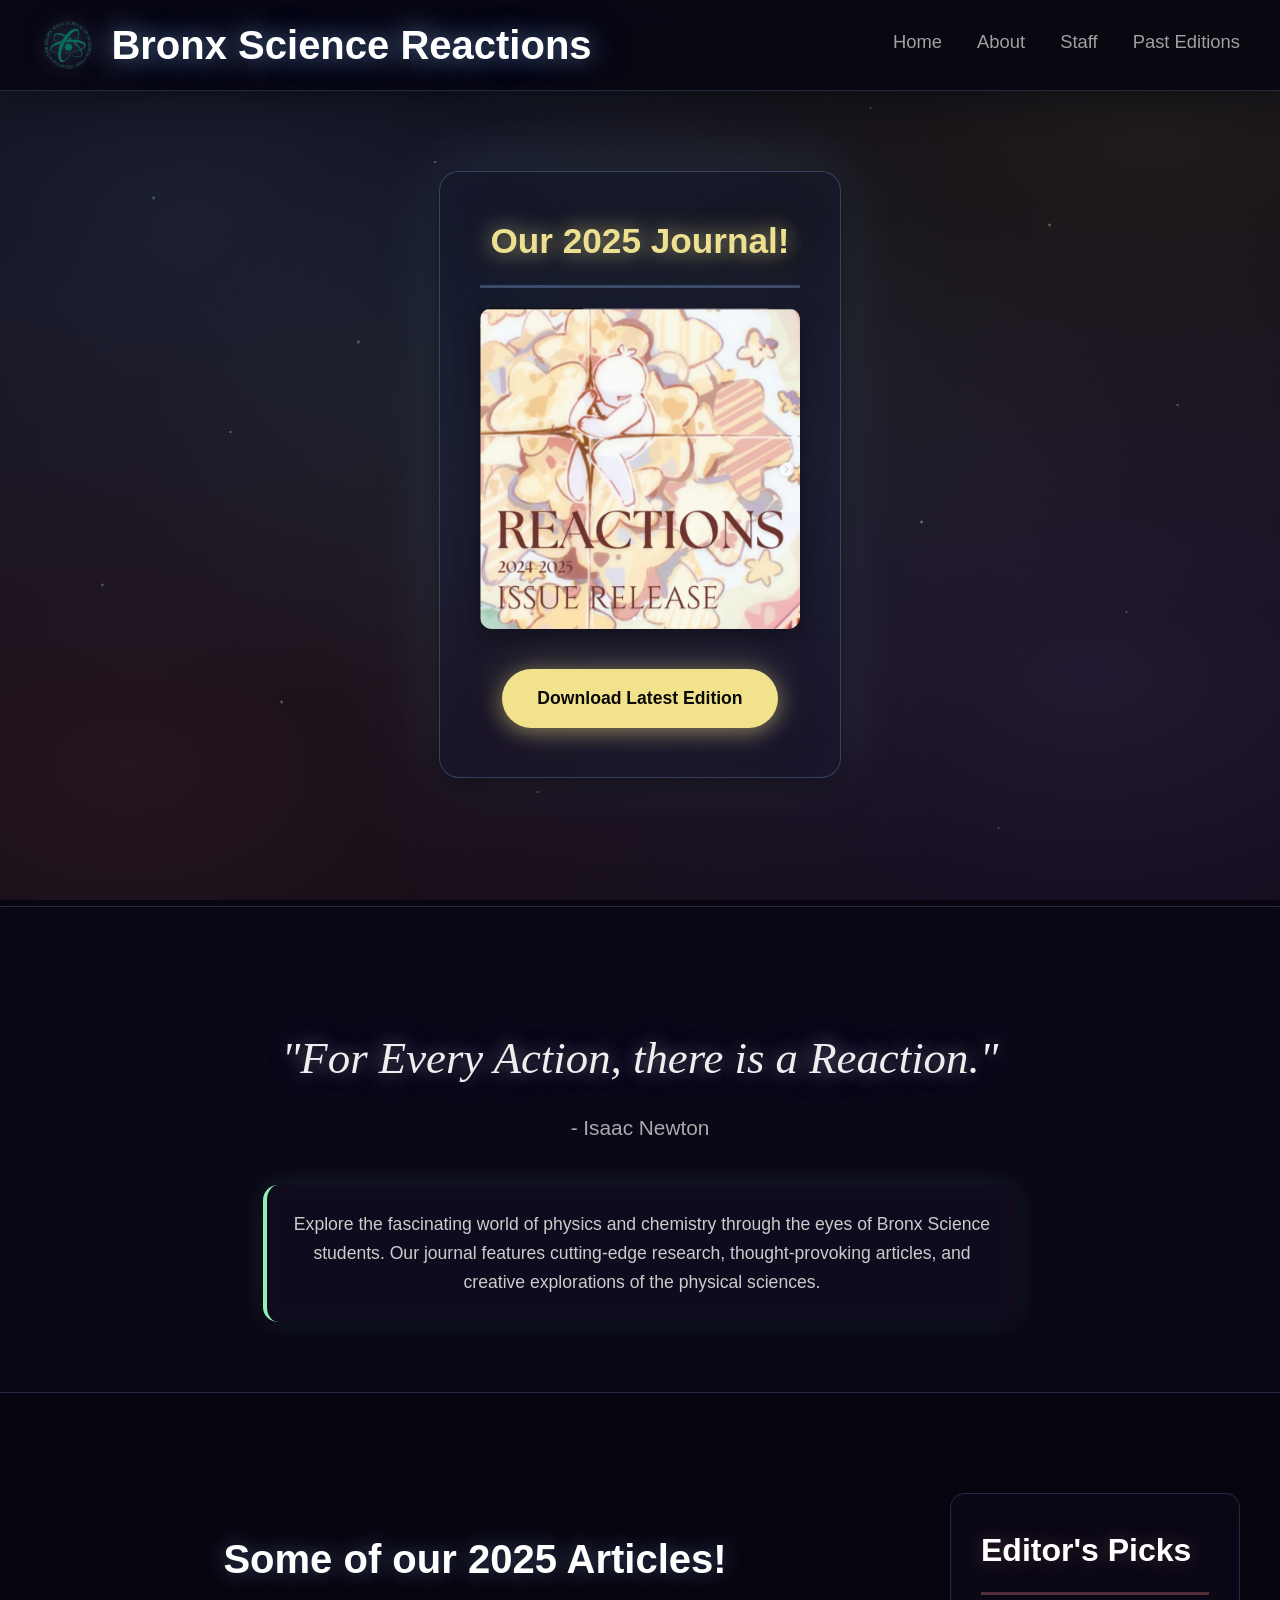
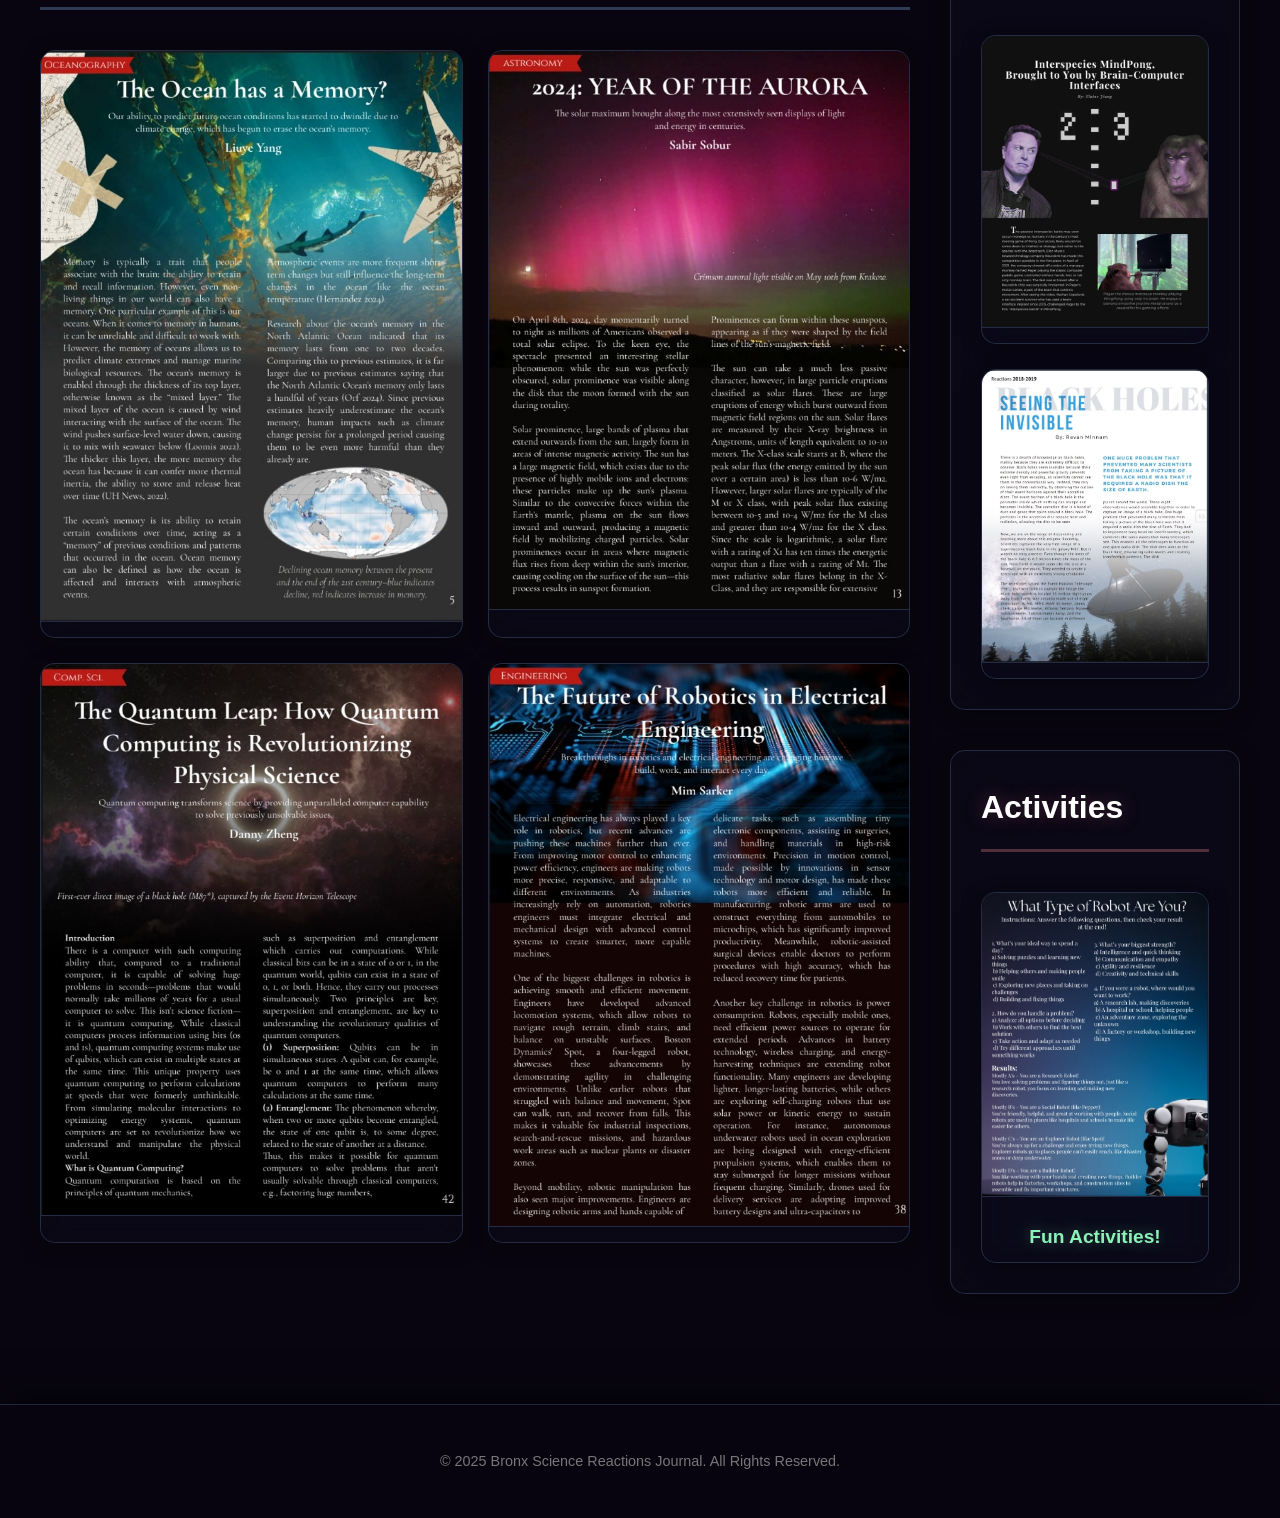
==== commit e2415512: "Update index.html" ====
--- a/index.html
+++ b/index.html
@@ -5,6 +5,16 @@
     <meta name="viewport" content="width=device-width, initial-scale=1.0">
     <title>Bronx Science Reactions Journal</title>
     <link rel="stylesheet" href="styles.css">
+    
+    <script async src="https://www.googletagmanager.com/gtag/js?id=G-515P19Z7Z0"></script>
+    <script>
+      window.dataLayer = window.dataLayer || [];
+      function gtag(){dataLayer.push(arguments);}
+      gtag('js', new Date());
+    
+      gtag('config', 'G-515P19Z7Z0');
+    </script>
+    
 </head>
 <body>
     <div class="navbar">
--- a/styles.css
+++ b/styles.css
@@ -12,7 +12,8 @@
     --accent-yellow: #f2e28c;
     --accent-green: #8cf2b8;
     --accent-red: #f28c8c;
-    --accent-purple: #c08cf2;
+    --accent-purple: #c08cf2; 
+    --accent-teal: #8cf2f2; /* Color for Outreach */
     --border-subtle: #333;
 }
 
@@ -215,6 +216,19 @@
     align-items: center;
 }
 
+/* NEW: Styles for logo container and icon */
+.logo-container {
+    display: flex;
+    align-items: center;
+    gap: 15px; /* Space between icon and text */
+}
+
+.header-logo-icon {
+    height: 50px; /* Adjust size as needed */
+    width: auto;
+    filter: drop-shadow(0 0 10px rgba(140, 184, 242, 0.5));
+}
+
 .navbar .logo {
     margin: 0;
     font-size: 2.5em;
@@ -619,43 +633,14 @@
     filter: brightness(1.1);
 }
 
+/* Reduced padding for empty caption */
 .card-caption {
-    padding: 20px;
+    padding: 5px; 
     text-align: center;
-}
-
-.card-caption h3 {
-    margin-top: 0;
-    margin-bottom: 12px;
-    font-size: 1.2em;
-    color: var(--text-light);
-    border-bottom: none;
-    padding-bottom: 0;
-    text-shadow: none;
-    transition: all 0.3s ease;
-}
-
-.article-card:hover .card-caption h3 {
-    color: var(--accent-blue);
-    text-shadow: 0 0 10px rgba(140, 184, 242, 0.4);
-}
-
-.card-caption a {
-    font-weight: 600;
-    font-size: 1em;
-    position: relative;
-    display: inline-block;
-}
-
-.card-caption a::after {
-    content: '→';
-    margin-left: 5px;
-    transition: margin-left 0.3s ease;
-}
-
-.card-caption a:hover::after {
-    margin-left: 10px;
-}
+    min-height: 5px; /* Ensures div doesn't collapse entirely */
+}
+
+/* Styles for h3 and a removed as they are not used in card-caption anymore */
 
 .activity-card .activity-caption {
     font-size: 1.2em;
@@ -775,7 +760,7 @@
     border-radius: 50px;
     display: inline-block;
     font-weight: 700;
-    color: #ffffff;
+    color: #ffffff; /* Default color set to white */
     text-transform: uppercase;
     letter-spacing: 2px;
     box-shadow: 0 4px 20px rgba(0, 0, 0, 0.3);
@@ -808,8 +793,10 @@
 .color-physics { --role-color: var(--accent-green); }
 .color-graphic { --role-color: var(--accent-yellow); }
 .color-programming { --role-color: var(--accent-purple); }
+.color-outreach { --role-color: var(--accent-teal); } /* Added Outreach color variable reference */
 
 /* Apply Colors with proper contrast */
+/* Using background-color for titles again, and ensuring text is black for high contrast */
 .staff-card.editor .role-title { 
     background-color: var(--role-color);
     color: #0a0a0a;
@@ -835,6 +822,11 @@
     color: #0a0a0a;
     font-weight: 800;
 }
+.staff-card.outreach .role-title {
+    background-color: var(--role-color);
+    color: #0a0a0a;
+    font-weight: 800;
+}
 
 /* Apply Hover Border with Animated Glow */
 .staff-card.editor:hover { 
@@ -866,6 +858,12 @@
     box-shadow: 
         0 16px 48px rgba(0, 0, 0, 0.8), 
         0 0 50px rgba(192, 140, 242, 0.4);
+}
+.staff-card.outreach:hover { 
+    border-color: var(--accent-teal);
+    box-shadow: 
+        0 16px 48px rgba(0, 0, 0, 0.8), 
+        0 0 50px rgba(140, 242, 242, 0.4); /* Teal glow */
 }
 
 /* ===============================================
@@ -1334,3 +1332,24 @@
         background: #000;
     }
 }
+
+/* Added Outreach color variable */
+:root {
+    /* ... other variables ... */
+    --accent-teal: #8cf2f2; 
+}
+
+/* Apply Outreach color */
+.staff-card.outreach .role-title {
+    background-color: var(--role-color);
+    color: #0a0a0a;
+    font-weight: 800;
+}
+
+/* Apply Outreach hover border */
+.staff-card.outreach:hover { 
+    border-color: var(--accent-teal);
+    box-shadow: 
+        0 16px 48px rgba(0, 0, 0, 0.8), 
+        0 0 50px rgba(140, 242, 242, 0.4); /* Teal glow */
+}
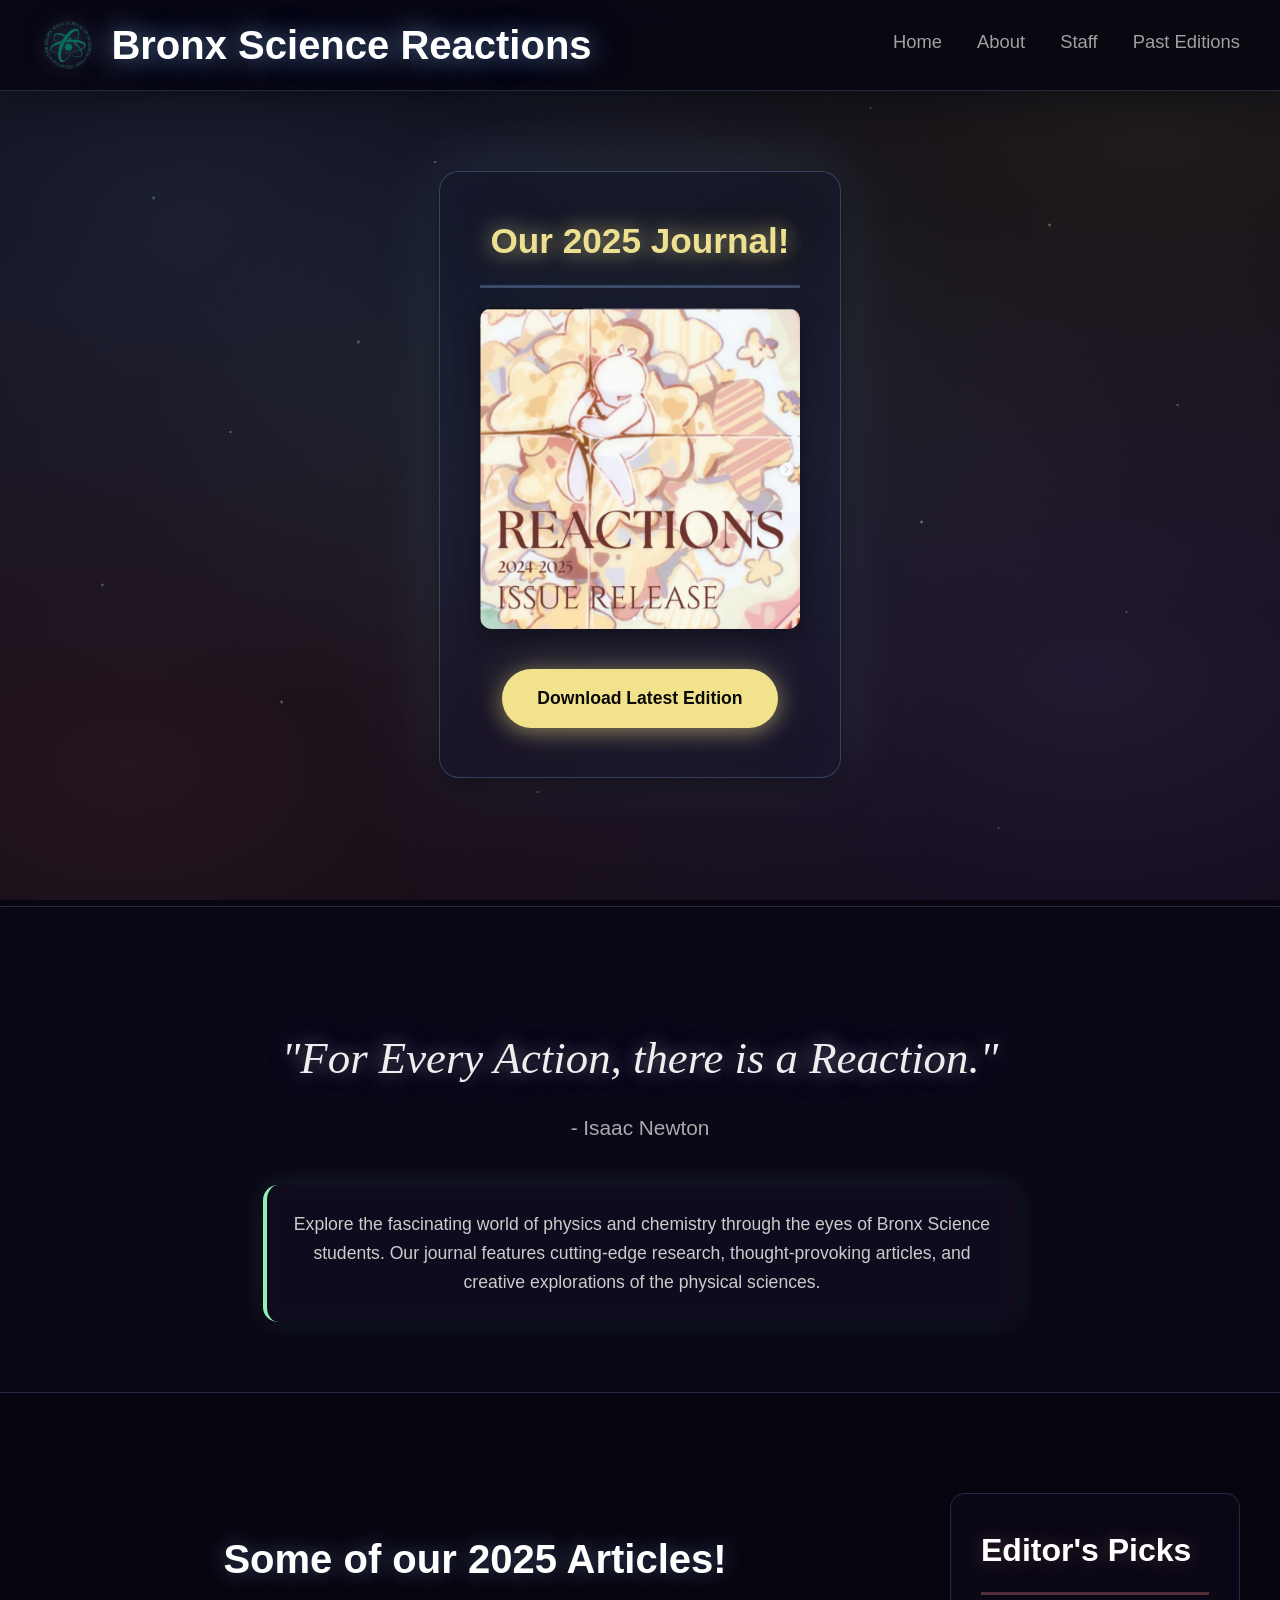
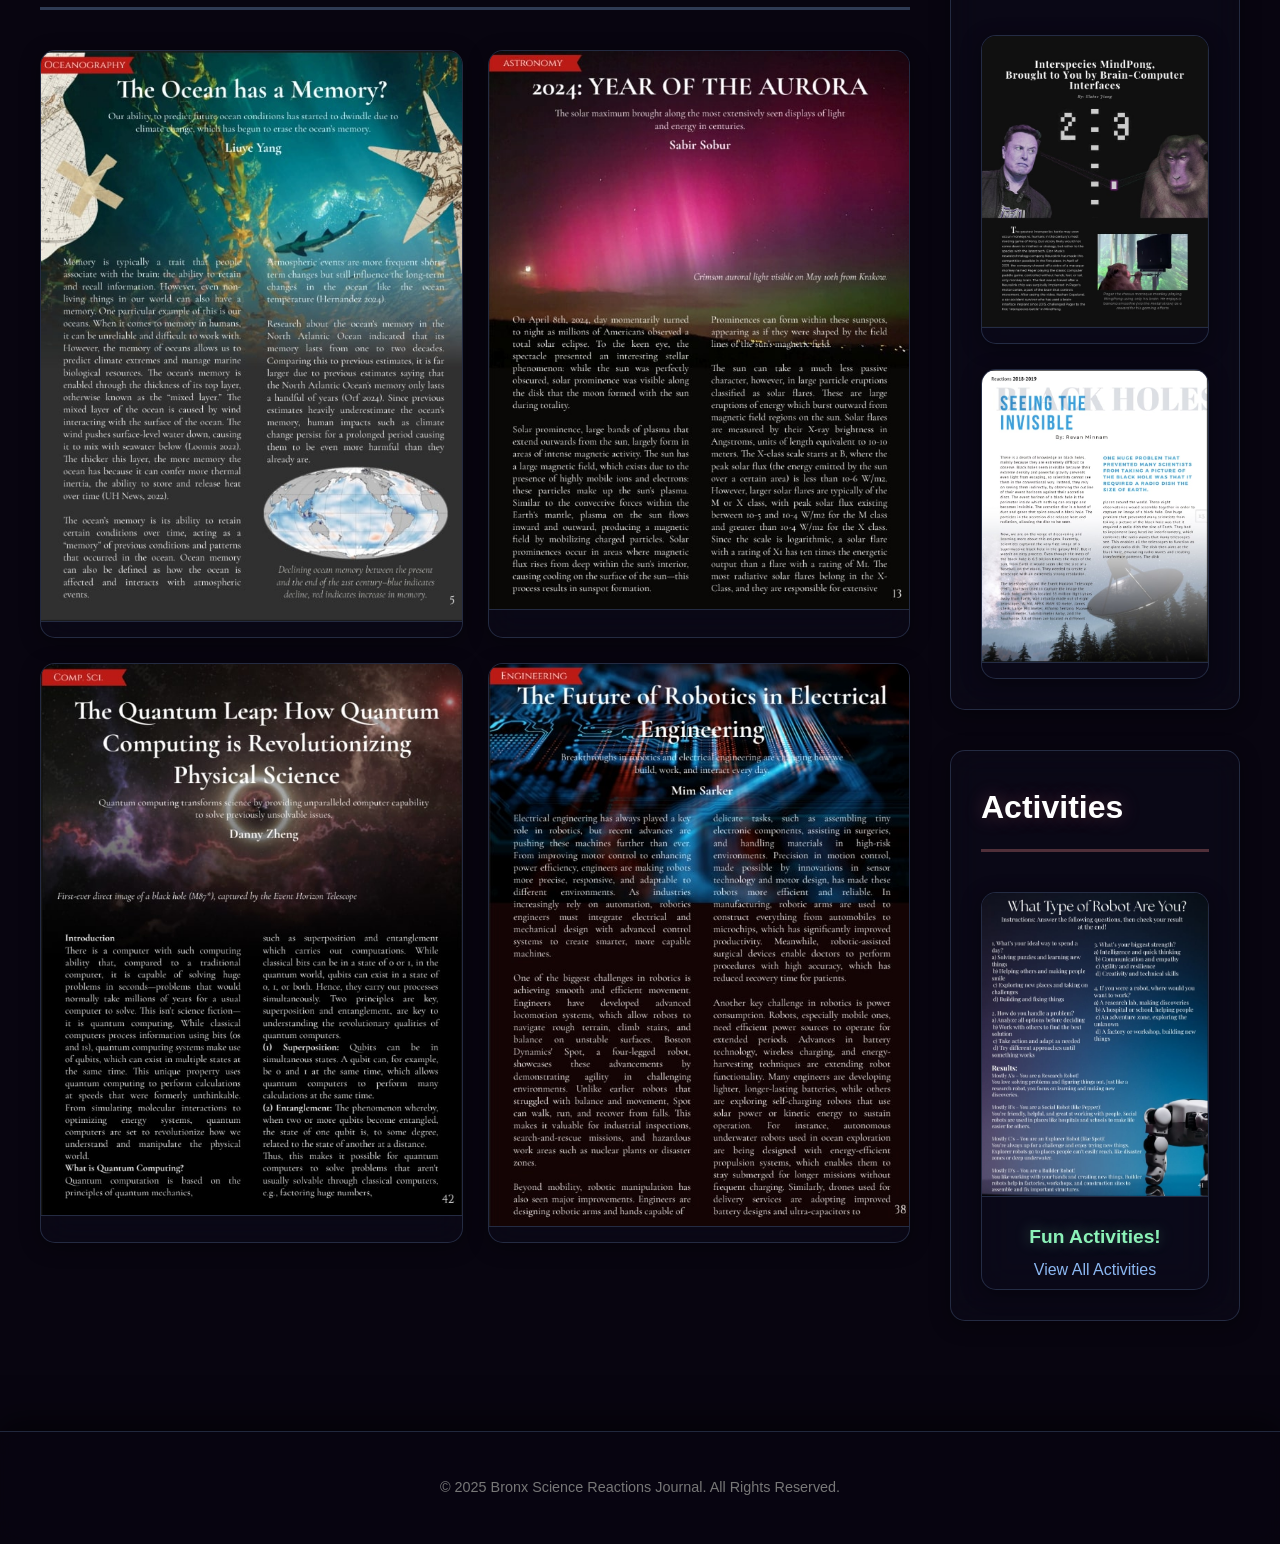
==== commit 6a3b61dd: "Update index.html" ====
--- a/index.html
+++ b/index.html
@@ -99,8 +99,10 @@
                     <h2>Activities</h2>
                     <div class="article-card activity-card">
                         <img src="assets/activity-photo.jpg" alt="Fun Activity Photo" class="article-cover popup-image">
+                        
                         <div class="card-caption">
                             <p class="activity-caption">Fun Activities!</p>
+                            <a href="https://docs.google.com/spreadsheets/d/1L0sDlmnheW5stNiigkJMbBrRPgmXG5lEUtZDcpfGgbI/edit?gid=1137853688#gid=1137853688" target="_blank" class="activities-button">View All Activities</a>
                         </div>
                     </div>
                 </div>
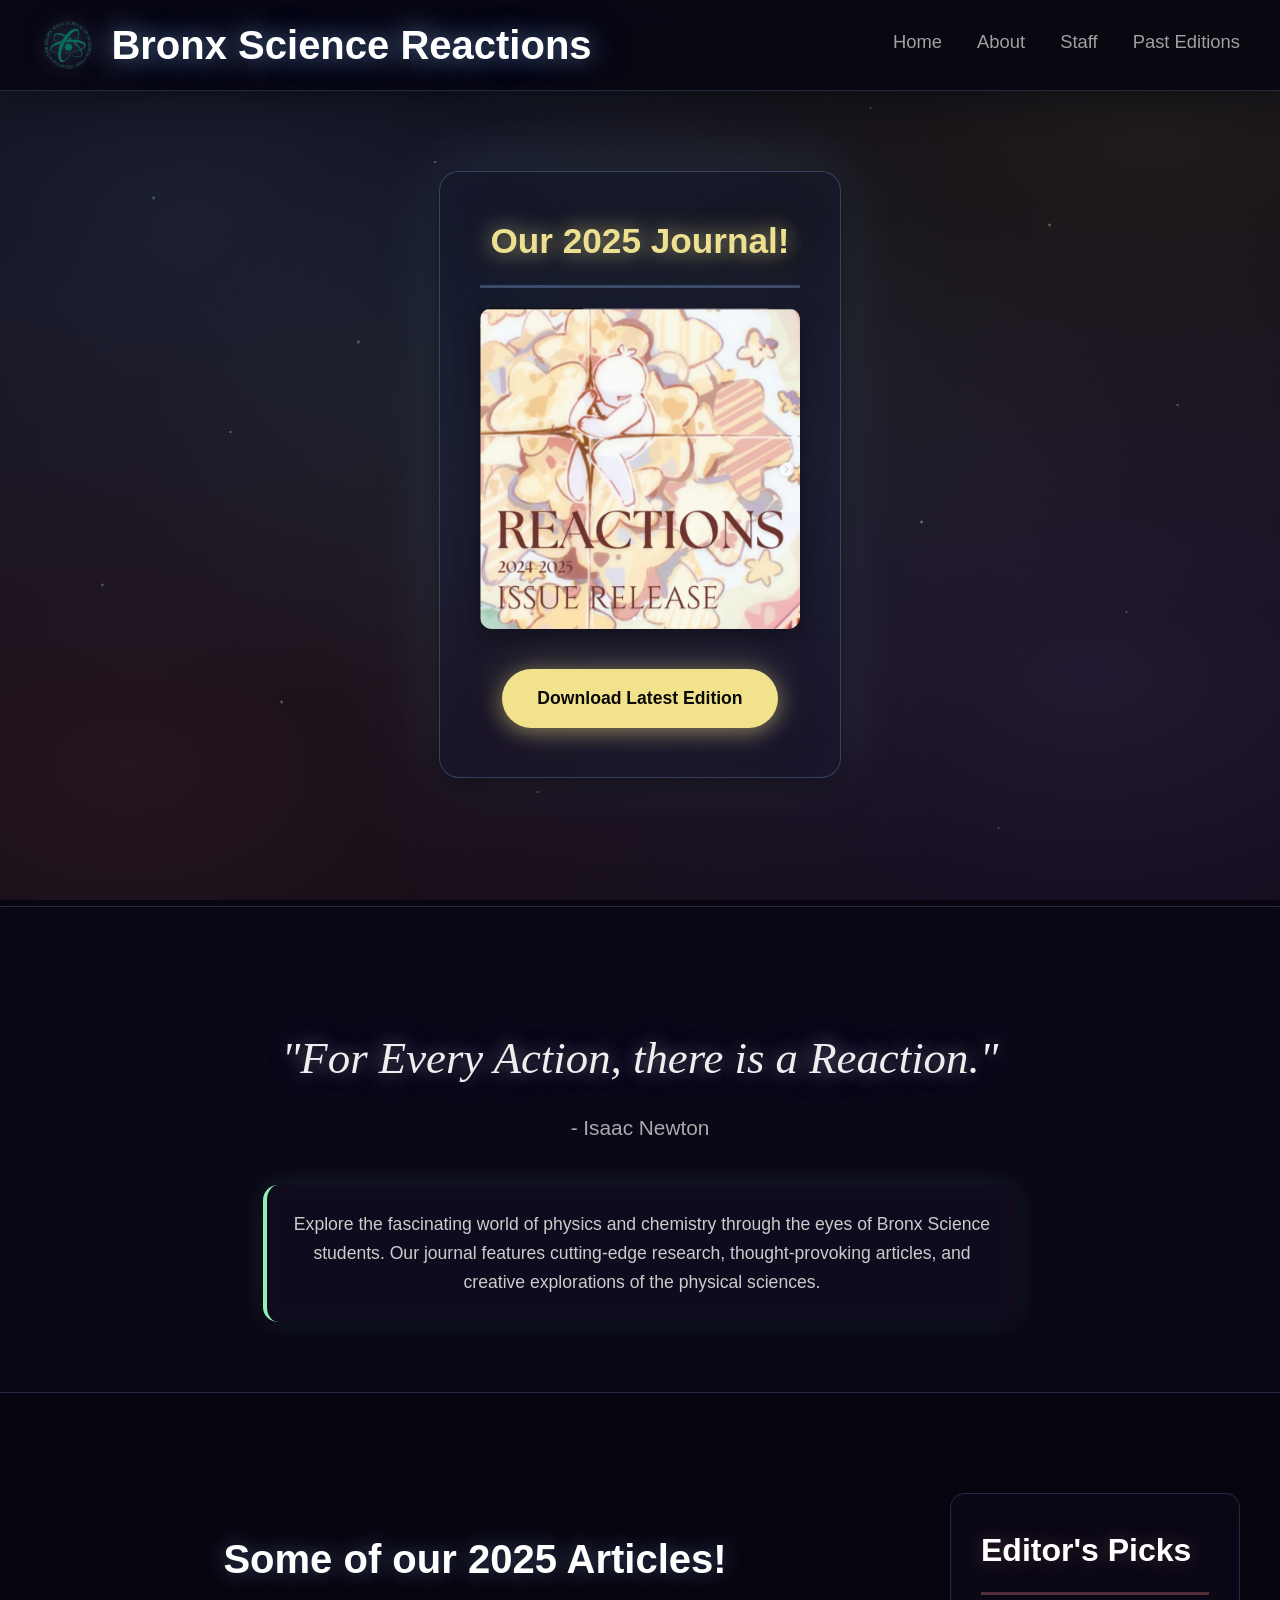
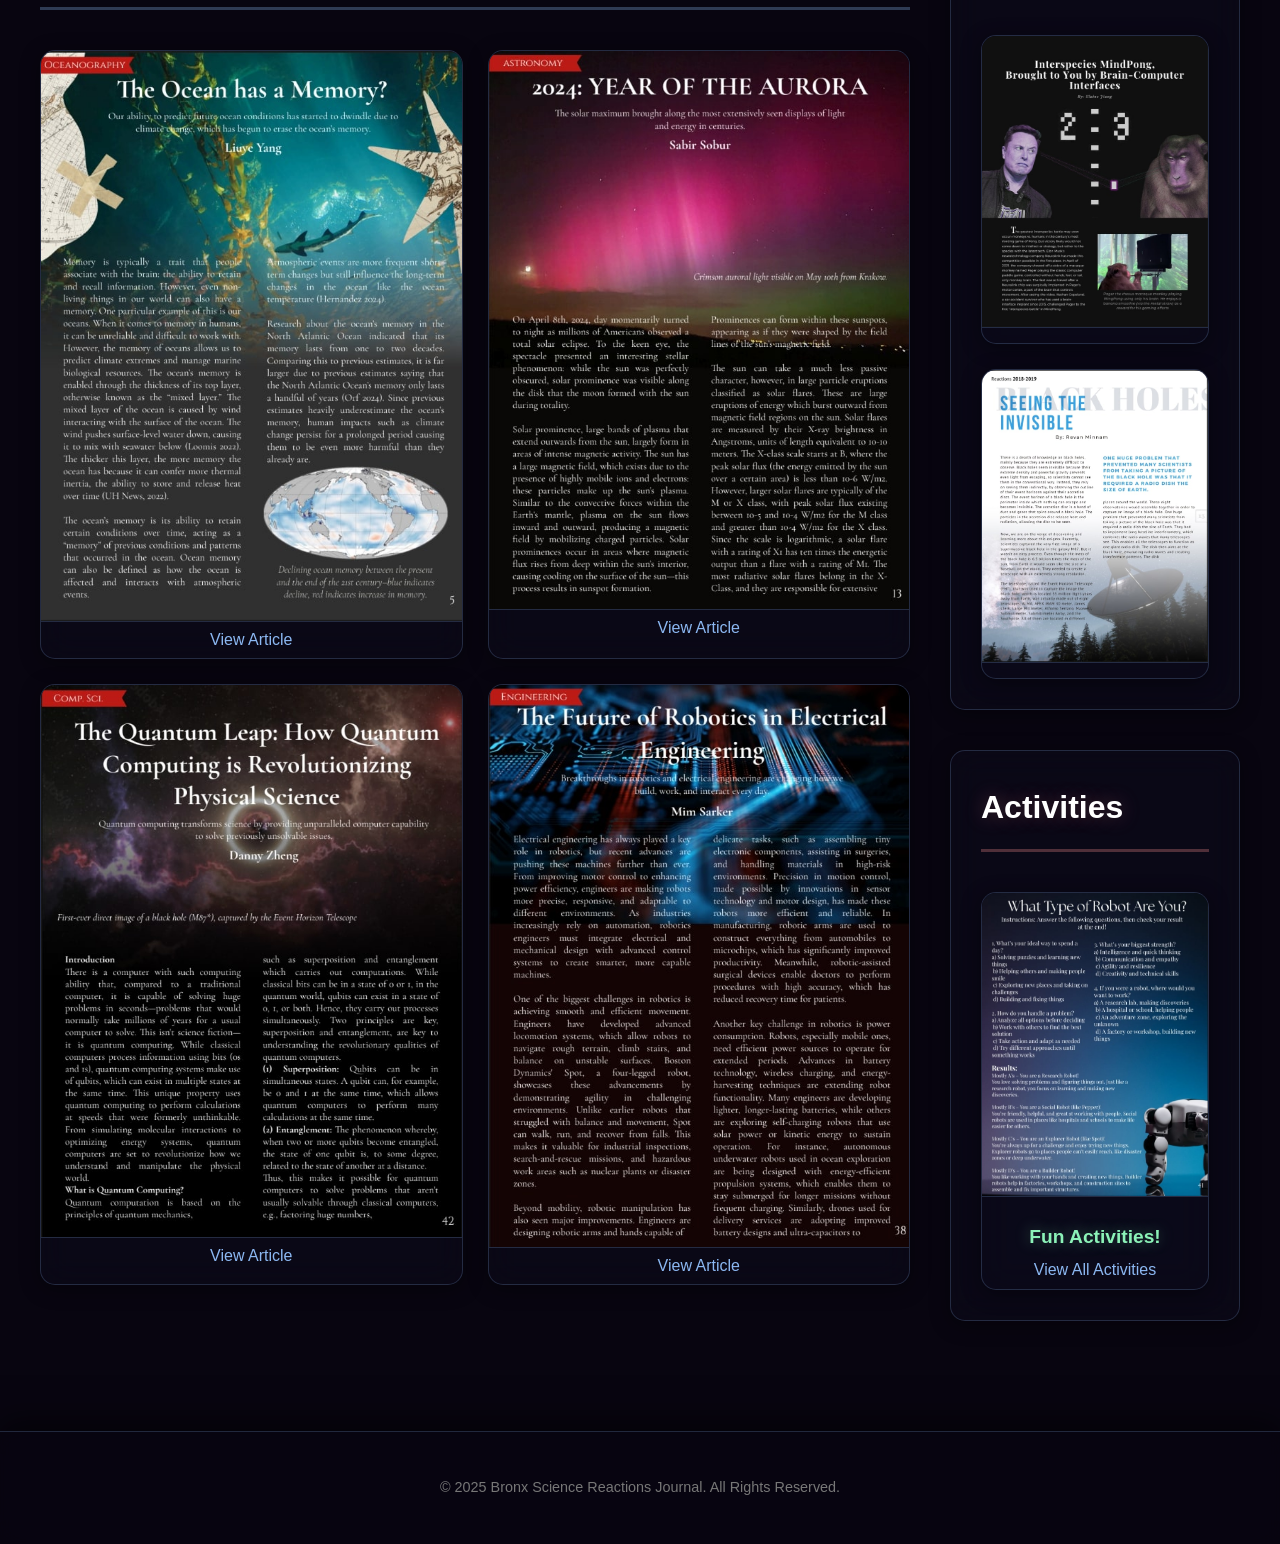
==== commit 14966746: "Update index.html" ====
--- a/index.html
+++ b/index.html
@@ -62,22 +62,35 @@
                 <h2>Some of our 2025 Articles!</h2>
                 
                 <div class="article-grid">
+                    
                     <div class="article-card">
                         <img src="assets/article-cover-1.jpg" alt="Article 1 Cover" class="article-cover popup-image">
-                        <div class="card-caption"></div>
+                        <div class="card-caption">
+                            <a href="https://drive.google.com/file/d/1BN2ncCLD0oPPQSoOwuyg_W5VGf4Taw_r/view" target="_blank" class="article-view-button">View Article</a>
+                        </div>
                     </div>
+                    
                     <div class="article-card">
                         <img src="assets/article-cover-2.jpg" alt="Article 2 Cover" class="article-cover popup-image">
-                        <div class="card-caption"></div>
+                        <div class="card-caption">
+                            <a href="https://drive.google.com/file/d/1o8Vvsl8O4egBjDZ3-GioS6g6noZtveEJ/view" target="_blank" class="article-view-button">View Article</a>
+                        </div>
                     </div>
+                    
                     <div class="article-card">
                         <img src="assets/article-cover-3.jpg" alt="Article 3 Cover" class="article-cover popup-image">
-                        <div class="card-caption"></div>
+                        <div class="card-caption">
+                            <a href="https://drive.google.com/file/d/11sgCxaD_s6hNY2Xy94Vt1rxrIZOTbbiu/view" target="_blank" class="article-view-button">View Article</a>
+                        </div>
                     </div>
+
                     <div class="article-card">
                         <img src="assets/article-cover-4.jpg" alt="Article 4 Cover" class="article-cover popup-image">
-                        <div class="card-caption"></div>
+                        <div class="card-caption">
+                            <a href="https://drive.google.com/file/d/1T8nkaLBK-zNAF3nsinzhad2o_gv52hVt/view" target="_blank" class="article-view-button">View Article</a>
+                        </div>
                     </div>
+
                 </div>
             </div>
 
